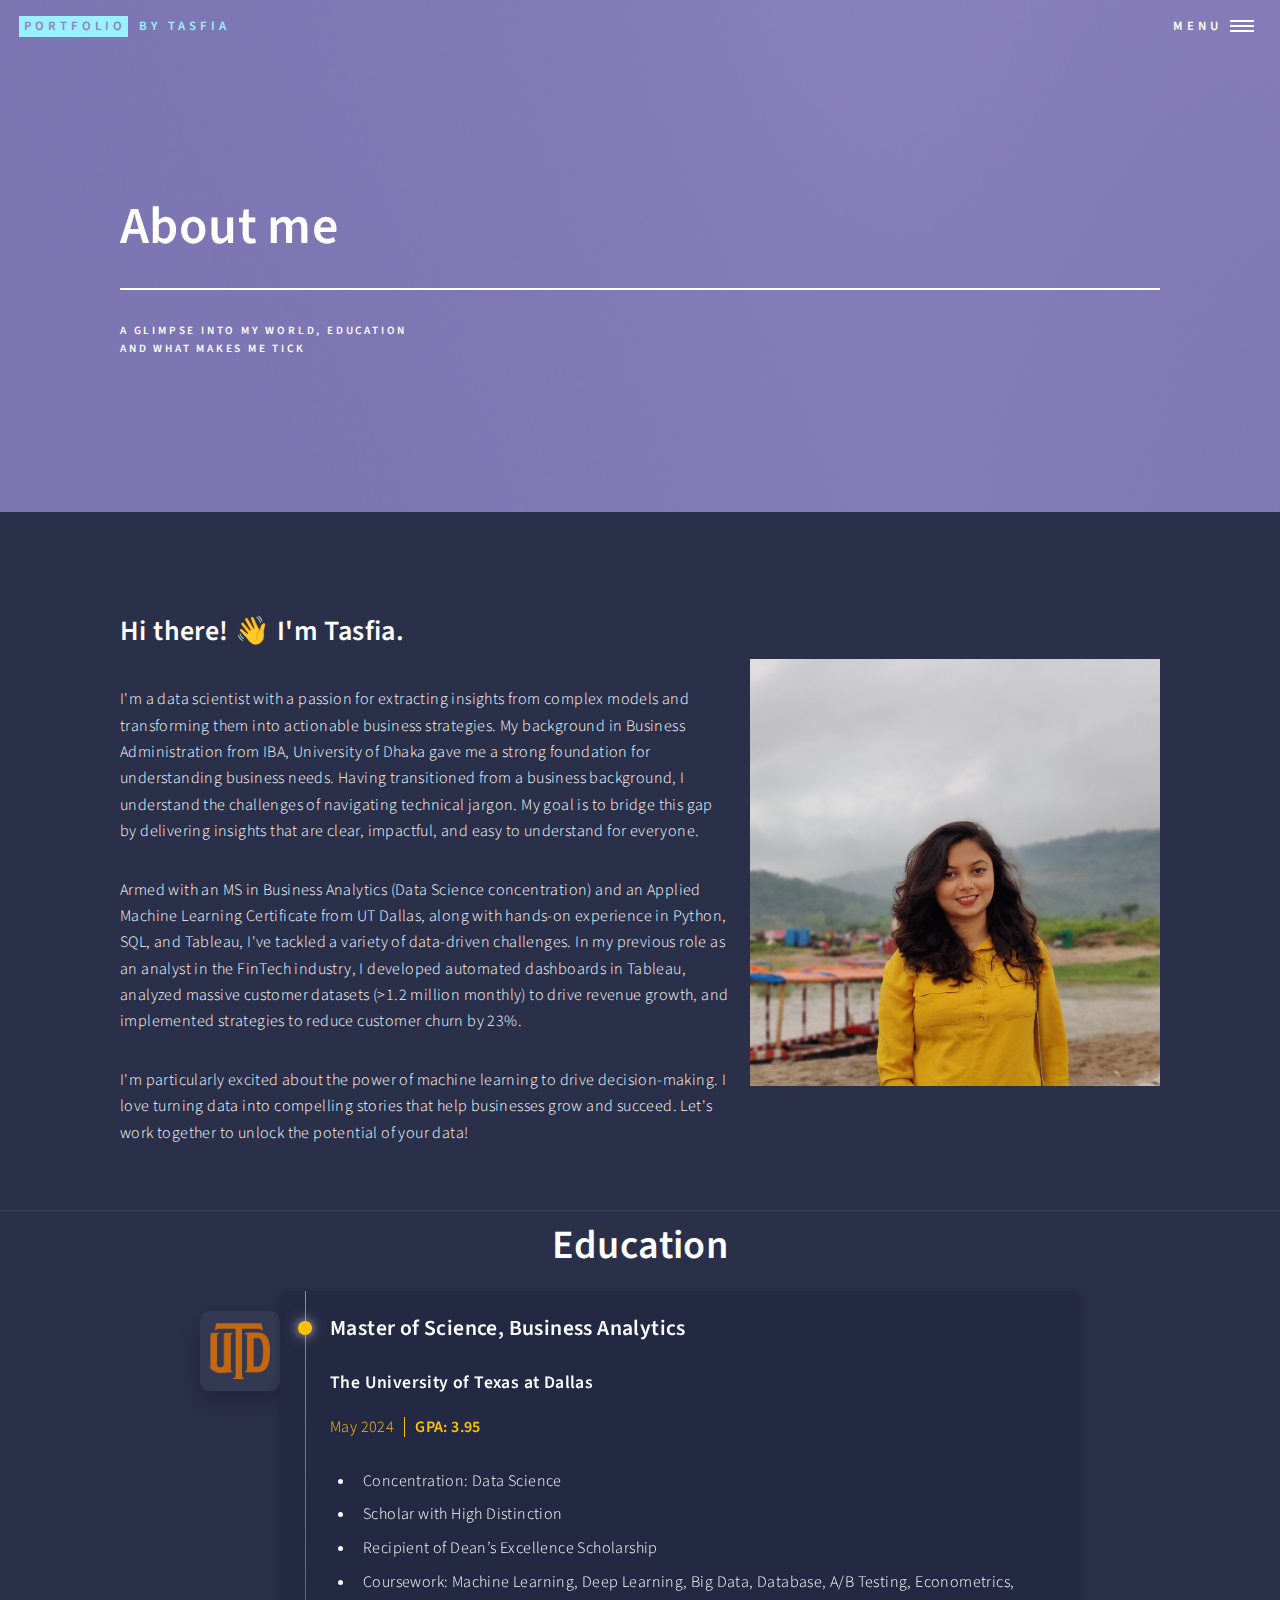
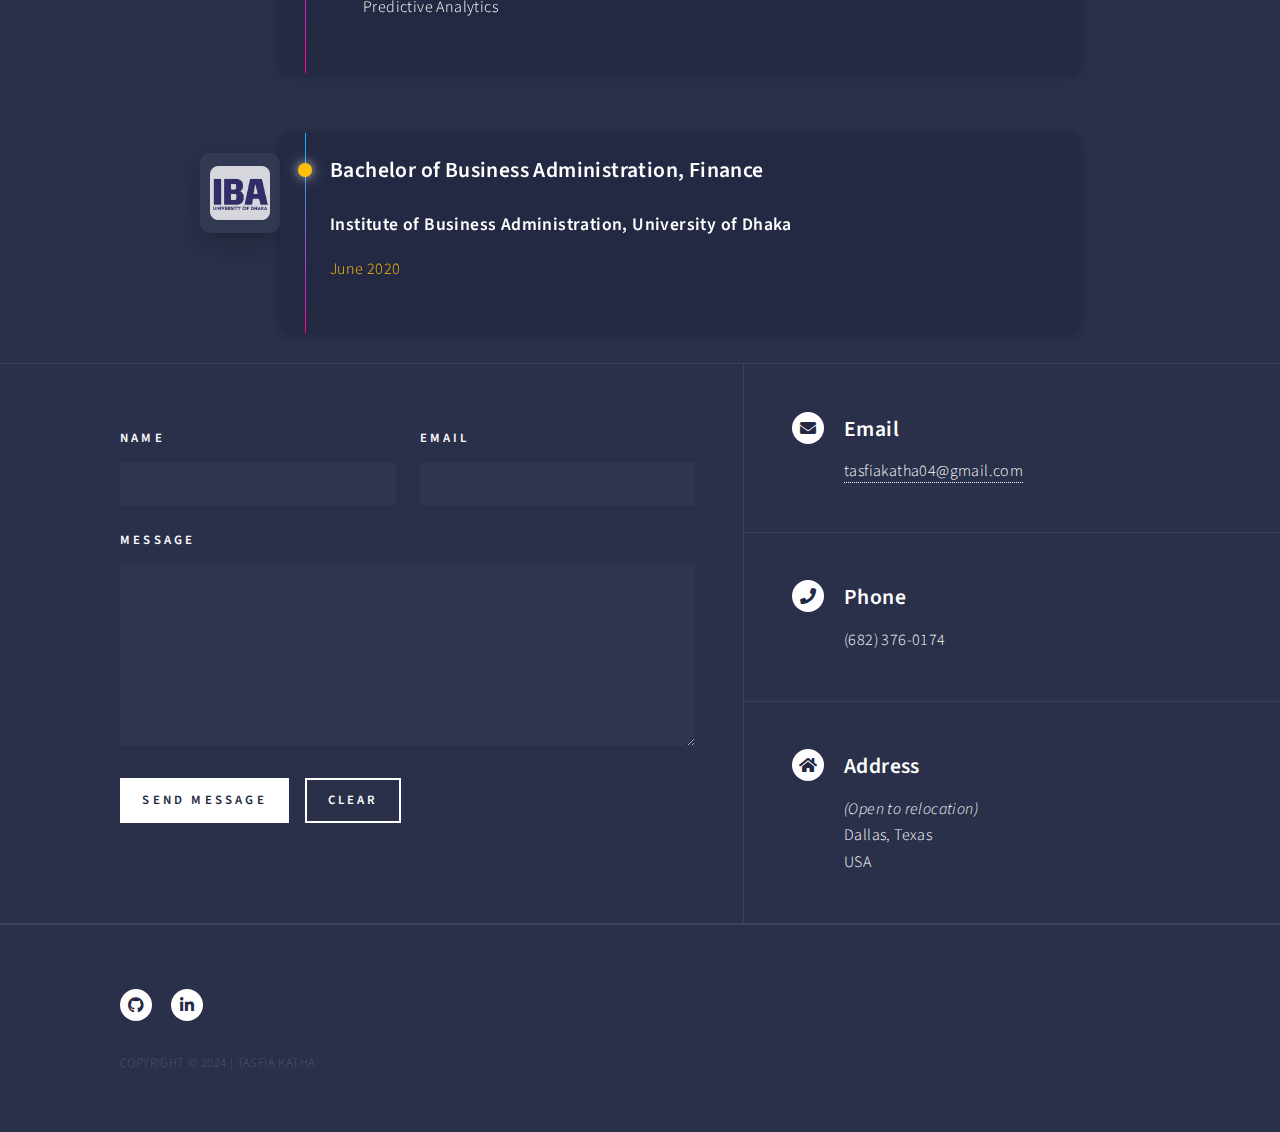
==== aboutme.html @ 8da71610 "Files" ====
<!DOCTYPE HTML>
<!--
	Forty by HTML5 UP
	html5up.net | @ajlkn
	Free for personal and commercial use under the CCA 3.0 license (html5up.net/license)
-->
<html>
	<head>
		<title>About me</title>
		<meta charset="utf-8" />
		<meta name="viewport" content="width=device-width, initial-scale=1, user-scalable=no" />
		<link rel="stylesheet" href="assets/css/main.css" />
		<link rel="stylesheet" href="exp.css" />
		<noscript><link rel="stylesheet" href="assets/css/noscript.css" /></noscript>
	</head>
	<body class="is-preload">

		<!-- Wrapper -->
			<div id="wrapper">

				<!-- Header -->
				<!-- Note: The "styleN" class below should match that of the banner element. -->
					<header id="header" class="alt style2">
						<a href="index.html" class="logo"><strong>Portfolio</strong> <span>by Tasfia</span></a>
						<nav>
							<a href="#menu">Menu</a>
						</nav>
					</header>

				<!-- Menu -->
					<nav id="menu">
						<ul class="links">
							<li><a href="index.html">Home</a></li>
							<li><a href="aboutme.html">About me</a></li>
							<li><a href="experience.html">Experience</a></li>
							<li><a href="projects.html">Projects</a></li>
							<li><a href="certifications.html">Certifications</a></li>
							<li><a href="skills.html">Skills</a></li>
							<li><a href="resume.html">Resume</a></li>
						</ul>
						
					</nav>

				<!-- Banner -->
				<!-- Note: The "styleN" class below should match that of the header element. -->
					<section id="banner" class="style2">
						<div class="inner">
							<span class="image">
								<img src="images/pic07.jpg" alt="" />
							</span>
							<header class="major">
								<h1>About me</h1>
							</header>
							<div class="content">
								<p>A glimpse into my world, education<br />
									and what makes me tick</p>
							</div>
						</div>
					</section>

				<!-- Main -->
					<div id="main">

						
						
						<!-- One -->
						<section id="one">
							<div class="inner" style="display: flex; align-items: center; justify-content: space-between;">
								<div style="flex: 1;">
									<p><h2>Hi there! 👋 I'm Tasfia.</h2></p>
									<p>I'm a data scientist with a passion for extracting insights from complex models and transforming them into actionable business strategies. 
										My background in Business Administration from IBA, University of Dhaka gave me a strong foundation for understanding business needs. Having transitioned from a business background, I understand the challenges of navigating technical jargon. My goal is to bridge this gap by delivering insights that are clear, impactful, and easy to understand for everyone.
									</p>
									<p>Armed with an MS in Business Analytics (Data Science concentration) and an Applied Machine Learning Certificate from UT Dallas, along with hands-on experience in Python, SQL, and Tableau, I've tackled a variety of data-driven challenges. In my previous role as an analyst in the FinTech industry, I developed automated dashboards in Tableau, analyzed massive customer datasets (>1.2 million monthly) to drive revenue growth, and implemented strategies to reduce customer churn by 23%.</p>
									<p>I'm particularly excited about the power of machine learning to drive decision-making. I love turning data into compelling stories that help businesses grow and succeed. Let's work together to unlock the potential of your data!</p>
								</div>
								<div style="flex: 0 0 410px; margin-left: 20px;">
									<img src="images/IMG_20220719_113823.jpg" alt="Tasfia's photo" style="width: 100%; height: auto;">
								</div>
							</div>
						</section>
						
                        <!-- Two -->
						<!-- Main -->
						<div id="main">
							<div style="display: flex; justify-content: center; align-items: center; height: 50px;"> <!-- Centering container -->
								<h1 style="text-align: center;margin: 0; margin-top: 20px;">Education</h1>
							</div>

							<section id="experience" class="experience-section">
								
								<div class="experience-container">
									<div class="tile">
										<div class="content">
											<div class="contentBx">
												<img src="images/utdexp.png" alt="utd" style="width: 60px; height: 60px; object-fit: contain;">
											</div>
										</div>
									</div>
									
									<div class="timeline-list">
										<div class="timeline-item">
											<div class="timeline-item-title">
												
												<h3>Master of Science, Business Analytics </h3>
												<h4>The University of Texas at Dallas</h4>
												
												
												<li>
													<div style="display: flex; align-items: center;">
														<span  style="color: #ffc107; margin-right: 10px;">May 2024</span>
														<span  style="width: 1px; height: 20px; background-color: #ffc107; margin: 10 10px; margin-right:10px !important;"></span>
														<strong  style="color: #ffc107;">GPA: 3.95</strong>
													</div>
												</li>
												
												
												
											</div>
											
											<ul class="timeline-text-ul" style="margin-top: 30px;">
												<li>Concentration: Data Science</li>
												<li>Scholar with High Distinction</li>
												<li>Recipient of Dean’s Excellence Scholarship</li>
												<li>Coursework: Machine Learning, Deep Learning, Big Data, Database, A/B Testing, Econometrics, Predictive Analytics</li>
											</ul>
										</div>
									</div>
								</div>
							</section>
				
							<!-- experience 2 -->
							<section id="experience" class="experience-section">
								<div class="experience-container">
									<div class="tile">
										<div class="content">
											<div class="contentBx">
												<img src="images/iba.png" alt="iba" style="width: 60px; height: 60px; object-fit: contain;">
											</div>
										</div>
									</div>
									<div class="timeline-list">
									<div class="timeline-item">
										<div class="timeline-item-title">
											<h3>Bachelor of Business Administration, Finance</h3>
											<h4>Institute of Business Administration, University of Dhaka</h4>
											<span style="color: #ffc107;">June 2020</span>
										</div>
										
										<ul class="timeline-text-ul">
											
										</ul>
									</div>
								</div>
							</div>
						</section>
					</div>

						
											
										

						

				<!-- Contact -->
					<section id="contact">
						<div class="inner">
							<section>
								<form method="post" action="https://formspree.io/f/meojbvpg">
									<div class="fields">
										<div class="field half">
											<label for="name">Name</label>
											<input type="text" name="name" id="name" />
										</div>
										<div class="field half">
											<label for="email">Email</label>
											<input type="text" name="email" id="email" />
										</div>
										<div class="field">
											<label for="message">Message</label>
											<textarea name="message" id="message" rows="6"></textarea>
										</div>
									</div>
									<ul class="actions">
										<li><input type="submit" value="Send Message" class="primary" /></li>
										<li><input type="reset" value="Clear" /></li>
									</ul>
								</form>
							</section>
							<section class="split">
								<section>
									<div class="contact-method">
										<span class="icon solid alt fa-envelope"></span>
										<h3>Email</h3>
										<a href="mailto:tasfiakatha04@gmail.com">tasfiakatha04@gmail.com</a>
									</div>
								</section>
								<section>
									<div class="contact-method">
										<span class="icon solid alt fa-phone"></span>
										<h3>Phone</h3>
										<span>(682) 376-0174</span>
									</div>
								</section>
								<section>
									<div class="contact-method">
										<span class="icon solid alt fa-home"></span>
										<h3>Address</h3>
										<span><em>(Open to relocation)</em><br />
											Dallas, Texas<br />
											USA</span>
									</div>
								</section>
							</section>
						</div>
					</section>

				<!-- Footer -->
					<footer id="footer">
						<div class="inner">
							<ul class="icons">
								<li><a href="https://github.com/tasfiakatha" target="_blank" class="icon brands alt fa-github"><span class="label">GitHub</span></a></li>
								<li><a href="https://www.linkedin.com/in/tasfiakatha/" target="_blank" class="icon brands alt fa-linkedin-in"><span class="label">LinkedIn</span></a></li>
							</ul>
							<ul class="copyright">
								<li>COPYRIGHT &copy; 2024 | TASFIA KATHA</li>
							</ul>
						</div>
					</footer>

			</div>

		<!-- Scripts -->
			<script src="assets/js/jquery.min.js"></script>
			<script src="assets/js/jquery.scrolly.min.js"></script>
			<script src="assets/js/jquery.scrollex.min.js"></script>
			<script src="assets/js/browser.min.js"></script>
			<script src="assets/js/breakpoints.min.js"></script>
			<script src="assets/js/util.js"></script>
			<script src="assets/js/main.js"></script>

	</body>
</html>
---- assets/css/main.css ----
@import url(fontawesome-all.min.css);
@import url("https://fonts.googleapis.com/css?family=Source+Sans+Pro:300,300italic,600,600italic");

/*
	Forty by HTML5 UP
	html5up.net | @ajlkn
	Free for personal and commercial use under the CCA 3.0 license (html5up.net/license)
*/

html, body, div, span, applet, object,
iframe, h1, h2, h3, h4, h5, h6, p, blockquote,
pre, a, abbr, acronym, address, big, cite,
code, del, dfn, em, img, ins, kbd, q, s, samp,
small, strike, strong, sub, sup, tt, var, b,
u, i, center, dl, dt, dd, ol, ul, li, fieldset,
form, label, legend, table, caption, tbody,
tfoot, thead, tr, th, td, article, aside,
canvas, details, embed, figure, figcaption,
footer, header, hgroup, menu, nav, output, ruby,
section, summary, time, mark, audio, video {
	margin: 0;
	padding: 0;
	border: 0;
	font-size: 100%;
	font: inherit;
	vertical-align: baseline;}

article, aside, details, figcaption, figure,
footer, header, hgroup, menu, nav, section {
	display: block;}

body {
	line-height: 1;
}

ol, ul {
	list-style: none;
}

blockquote, q {
	quotes: none;
}

	blockquote:before, blockquote:after, q:before, q:after {
		content: '';
		content: none;
	}

table {
	border-collapse: collapse;
	border-spacing: 0;
}

body {
	-webkit-text-size-adjust: none;
}

mark {
	background-color: transparent;
	color: inherit;
}

input::-moz-focus-inner {
	border: 0;
	padding: 0;
}

input, select, textarea {
	-moz-appearance: none;
	-webkit-appearance: none;
	-ms-appearance: none;
	appearance: none;
}

/* Basic */

	@-ms-viewport {
		width: device-width;
	}

	body {
		-ms-overflow-style: scrollbar;
	}

	@media screen and (max-width: 480px) {

		html, body {
			min-width: 320px;
		}

	}

	html {
		box-sizing: border-box;
	}

	*, *:before, *:after {
		box-sizing: inherit;
	}

	body {
		background: #242943;
	}

		body.is-preload *, body.is-preload *:before, body.is-preload *:after {
			-moz-animation: none !important;
			-webkit-animation: none !important;
			-ms-animation: none !important;
			animation: none !important;
			-moz-transition: none !important;
			-webkit-transition: none !important;
			-ms-transition: none !important;
			transition: none !important;
		}

/* Type */

	body, input, select, textarea {
		color: #ffffff;
		font-family: "Source Sans Pro", Helvetica, sans-serif;
		font-size: 17pt;
		font-weight: 300;
		letter-spacing: 0.025em;
		line-height: 1.65;
	}

		@media screen and (max-width: 1680px) {

			body, input, select, textarea {
				font-size: 14pt;
			}

		}

		@media screen and (max-width: 1280px) {

			body, input, select, textarea {
				font-size: 12pt;
			}

		}

		@media screen and (max-width: 360px) {

			body, input, select, textarea {
				font-size: 11pt;
			}

		}

	a {
		-moz-transition: color 0.2s ease-in-out, border-bottom-color 0.2s ease-in-out;
		-webkit-transition: color 0.2s ease-in-out, border-bottom-color 0.2s ease-in-out;
		-ms-transition: color 0.2s ease-in-out, border-bottom-color 0.2s ease-in-out;
		transition: color 0.2s ease-in-out, border-bottom-color 0.2s ease-in-out;
		border-bottom: dotted 1px;
		color: inherit;
		text-decoration: none;
	}

		a:hover {
			border-bottom-color: transparent;
			color: #9bf1ff !important;
		}

		a:active {
			color: #53e3fb !important;
		}

	strong, b {
		color: #ffffff;
		font-weight: 600;
	}

	em, i {
		font-style: italic;
	}

	p {
		margin: 0 0 2em 0;
	}

	h1, h2, h3, h4, h5, h6 {
		color: #ffffff;
		font-weight: 600;
		line-height: 1.65;
		margin: 0 0 1em 0;
	}

		h1 a, h2 a, h3 a, h4 a, h5 a, h6 a {
			color: inherit;
			border-bottom: 0;
		}

	h1 {
		font-size: 2.5em;
	}

	h2 {
		font-size: 1.75em;
	}

	h3 {
		font-size: 1.35em;
	}

	h4 {
		font-size: 1.1em;
	}

	h5 {
		font-size: 0.9em;
	}

	h6 {
		font-size: 0.7em;
	}

	@media screen and (max-width: 736px) {

		h1 {
			font-size: 2em;
		}

		h2 {
			font-size: 1.5em;
		}

		h3 {
			font-size: 1.25em;
		}

	}

	sub {
		font-size: 0.8em;
		position: relative;
		top: 0.5em;
	}

	sup {
		font-size: 0.8em;
		position: relative;
		top: -0.5em;
	}

	blockquote {
		border-left: solid 4px rgba(212, 212, 255, 0.1);
		font-style: italic;
		margin: 0 0 2em 0;
		padding: 0.5em 0 0.5em 2em;
	}

	code {
		background: rgba(212, 212, 255, 0.035);
		font-family: "Courier New", monospace;
		font-size: 0.9em;
		margin: 0 0.25em;
		padding: 0.25em 0.65em;
	}

	pre {
		-webkit-overflow-scrolling: touch;
		font-family: "Courier New", monospace;
		font-size: 0.9em;
		margin: 0 0 2em 0;
	}

		pre code {
			display: block;
			line-height: 1.75;
			padding: 1em 1.5em;
			overflow-x: auto;
		}

	hr {
		border: 0;
		border-bottom: solid 1px rgba(212, 212, 255, 0.1);
		margin: 2em 0;
	}

		hr.major {
			margin: 3em 0;
		}

	.align-left {
		text-align: left;
	}

	.align-center {
		text-align: center;
	}

	.align-right {
		text-align: right;
	}

/* Row */

	.row {
		display: flex;
		flex-wrap: wrap;
		box-sizing: border-box;
		align-items: stretch;
	}

		.row > * {
			box-sizing: border-box;
		}

		.row.gtr-uniform > * > :last-child {
			margin-bottom: 0;
		}

		.row.aln-left {
			justify-content: flex-start;
		}

		.row.aln-center {
			justify-content: center;
		}

		.row.aln-right {
			justify-content: flex-end;
		}

		.row.aln-top {
			align-items: flex-start;
		}

		.row.aln-middle {
			align-items: center;
		}

		.row.aln-bottom {
			align-items: flex-end;
		}

		.row > .imp {
			order: -1;
		}

		.row > .col-1 {
			width: 8.33333%;
		}

		.row > .off-1 {
			margin-left: 8.33333%;
		}

		.row > .col-2 {
			width: 16.66667%;
		}

		.row > .off-2 {
			margin-left: 16.66667%;
		}

		.row > .col-3 {
			width: 25%;
		}

		.row > .off-3 {
			margin-left: 25%;
		}

		.row > .col-4 {
			width: 33.33333%;
		}

		.row > .off-4 {
			margin-left: 33.33333%;
		}

		.row > .col-5 {
			width: 41.66667%;
		}

		.row > .off-5 {
			margin-left: 41.66667%;
		}

		.row > .col-6 {
			width: 50%;
		}

		.row > .off-6 {
			margin-left: 50%;
		}

		.row > .col-7 {
			width: 58.33333%;
		}

		.row > .off-7 {
			margin-left: 58.33333%;
		}

		.row > .col-8 {
			width: 66.66667%;
		}

		.row > .off-8 {
			margin-left: 66.66667%;
		}

		.row > .col-9 {
			width: 75%;
		}

		.row > .off-9 {
			margin-left: 75%;
		}

		.row > .col-10 {
			width: 83.33333%;
		}

		.row > .off-10 {
			margin-left: 83.33333%;
		}

		.row > .col-11 {
			width: 91.66667%;
		}

		.row > .off-11 {
			margin-left: 91.66667%;
		}

		.row > .col-12 {
			width: 100%;
		}

		.row > .off-12 {
			margin-left: 100%;
		}

		.row.gtr-0 {
			margin-top: 0;
			margin-left: 0em;
		}

			.row.gtr-0 > * {
				padding: 0 0 0 0em;
			}

			.row.gtr-0.gtr-uniform {
				margin-top: 0em;
			}

				.row.gtr-0.gtr-uniform > * {
					padding-top: 0em;
				}

		.row.gtr-25 {
			margin-top: 0;
			margin-left: -0.5em;
		}

			.row.gtr-25 > * {
				padding: 0 0 0 0.5em;
			}

			.row.gtr-25.gtr-uniform {
				margin-top: -0.5em;
			}

				.row.gtr-25.gtr-uniform > * {
					padding-top: 0.5em;
				}

		.row.gtr-50 {
			margin-top: 0;
			margin-left: -1em;
		}

			.row.gtr-50 > * {
				padding: 0 0 0 1em;
			}

			.row.gtr-50.gtr-uniform {
				margin-top: -1em;
			}

				.row.gtr-50.gtr-uniform > * {
					padding-top: 1em;
				}

		.row {
			margin-top: 0;
			margin-left: -2em;
		}

			.row > * {
				padding: 0 0 0 2em;
			}

			.row.gtr-uniform {
				margin-top: -2em;
			}

				.row.gtr-uniform > * {
					padding-top: 2em;
				}

		.row.gtr-150 {
			margin-top: 0;
			margin-left: -3em;
		}

			.row.gtr-150 > * {
				padding: 0 0 0 3em;
			}

			.row.gtr-150.gtr-uniform {
				margin-top: -3em;
			}

				.row.gtr-150.gtr-uniform > * {
					padding-top: 3em;
				}

		.row.gtr-200 {
			margin-top: 0;
			margin-left: -4em;
		}

			.row.gtr-200 > * {
				padding: 0 0 0 4em;
			}

			.row.gtr-200.gtr-uniform {
				margin-top: -4em;
			}

				.row.gtr-200.gtr-uniform > * {
					padding-top: 4em;
				}

		@media screen and (max-width: 1680px) {

			.row {
				display: flex;
				flex-wrap: wrap;
				box-sizing: border-box;
				align-items: stretch;
			}

				.row > * {
					box-sizing: border-box;
				}

				.row.gtr-uniform > * > :last-child {
					margin-bottom: 0;
				}

				.row.aln-left {
					justify-content: flex-start;
				}

				.row.aln-center {
					justify-content: center;
				}

				.row.aln-right {
					justify-content: flex-end;
				}

				.row.aln-top {
					align-items: flex-start;
				}

				.row.aln-middle {
					align-items: center;
				}

				.row.aln-bottom {
					align-items: flex-end;
				}

				.row > .imp-xlarge {
					order: -1;
				}

				.row > .col-1-xlarge {
					width: 8.33333%;
				}

				.row > .off-1-xlarge {
					margin-left: 8.33333%;
				}

				.row > .col-2-xlarge {
					width: 16.66667%;
				}

				.row > .off-2-xlarge {
					margin-left: 16.66667%;
				}

				.row > .col-3-xlarge {
					width: 25%;
				}

				.row > .off-3-xlarge {
					margin-left: 25%;
				}

				.row > .col-4-xlarge {
					width: 33.33333%;
				}

				.row > .off-4-xlarge {
					margin-left: 33.33333%;
				}

				.row > .col-5-xlarge {
					width: 41.66667%;
				}

				.row > .off-5-xlarge {
					margin-left: 41.66667%;
				}

				.row > .col-6-xlarge {
					width: 50%;
				}

				.row > .off-6-xlarge {
					margin-left: 50%;
				}

				.row > .col-7-xlarge {
					width: 58.33333%;
				}

				.row > .off-7-xlarge {
					margin-left: 58.33333%;
				}

				.row > .col-8-xlarge {
					width: 66.66667%;
				}

				.row > .off-8-xlarge {
					margin-left: 66.66667%;
				}

				.row > .col-9-xlarge {
					width: 75%;
				}

				.row > .off-9-xlarge {
					margin-left: 75%;
				}

				.row > .col-10-xlarge {
					width: 83.33333%;
				}

				.row > .off-10-xlarge {
					margin-left: 83.33333%;
				}

				.row > .col-11-xlarge {
					width: 91.66667%;
				}

				.row > .off-11-xlarge {
					margin-left: 91.66667%;
				}

				.row > .col-12-xlarge {
					width: 100%;
				}

				.row > .off-12-xlarge {
					margin-left: 100%;
				}

				.row.gtr-0 {
					margin-top: 0;
					margin-left: 0em;
				}

					.row.gtr-0 > * {
						padding: 0 0 0 0em;
					}

					.row.gtr-0.gtr-uniform {
						margin-top: 0em;
					}

						.row.gtr-0.gtr-uniform > * {
							padding-top: 0em;
						}

				.row.gtr-25 {
					margin-top: 0;
					margin-left: -0.5em;
				}

					.row.gtr-25 > * {
						padding: 0 0 0 0.5em;
					}

					.row.gtr-25.gtr-uniform {
						margin-top: -0.5em;
					}

						.row.gtr-25.gtr-uniform > * {
							padding-top: 0.5em;
						}

				.row.gtr-50 {
					margin-top: 0;
					margin-left: -1em;
				}

					.row.gtr-50 > * {
						padding: 0 0 0 1em;
					}

					.row.gtr-50.gtr-uniform {
						margin-top: -1em;
					}

						.row.gtr-50.gtr-uniform > * {
							padding-top: 1em;
						}

				.row {
					margin-top: 0;
					margin-left: -2em;
				}

					.row > * {
						padding: 0 0 0 2em;
					}

					.row.gtr-uniform {
						margin-top: -2em;
					}

						.row.gtr-uniform > * {
							padding-top: 2em;
						}

				.row.gtr-150 {
					margin-top: 0;
					margin-left: -3em;
				}

					.row.gtr-150 > * {
						padding: 0 0 0 3em;
					}

					.row.gtr-150.gtr-uniform {
						margin-top: -3em;
					}

						.row.gtr-150.gtr-uniform > * {
							padding-top: 3em;
						}

				.row.gtr-200 {
					margin-top: 0;
					margin-left: -4em;
				}

					.row.gtr-200 > * {
						padding: 0 0 0 4em;
					}

					.row.gtr-200.gtr-uniform {
						margin-top: -4em;
					}

						.row.gtr-200.gtr-uniform > * {
							padding-top: 4em;
						}

		}

		@media screen and (max-width: 1280px) {

			.row {
				display: flex;
				flex-wrap: wrap;
				box-sizing: border-box;
				align-items: stretch;
			}

				.row > * {
					box-sizing: border-box;
				}

				.row.gtr-uniform > * > :last-child {
					margin-bottom: 0;
				}

				.row.aln-left {
					justify-content: flex-start;
				}

				.row.aln-center {
					justify-content: center;
				}

				.row.aln-right {
					justify-content: flex-end;
				}

				.row.aln-top {
					align-items: flex-start;
				}

				.row.aln-middle {
					align-items: center;
				}

				.row.aln-bottom {
					align-items: flex-end;
				}

				.row > .imp-large {
					order: -1;
				}

				.row > .col-1-large {
					width: 8.33333%;
				}

				.row > .off-1-large {
					margin-left: 8.33333%;
				}

				.row > .col-2-large {
					width: 16.66667%;
				}

				.row > .off-2-large {
					margin-left: 16.66667%;
				}

				.row > .col-3-large {
					width: 25%;
				}

				.row > .off-3-large {
					margin-left: 25%;
				}

				.row > .col-4-large {
					width: 33.33333%;
				}

				.row > .off-4-large {
					margin-left: 33.33333%;
				}

				.row > .col-5-large {
					width: 41.66667%;
				}

				.row > .off-5-large {
					margin-left: 41.66667%;
				}

				.row > .col-6-large {
					width: 50%;
				}

				.row > .off-6-large {
					margin-left: 50%;
				}

				.row > .col-7-large {
					width: 58.33333%;
				}

				.row > .off-7-large {
					margin-left: 58.33333%;
				}

				.row > .col-8-large {
					width: 66.66667%;
				}

				.row > .off-8-large {
					margin-left: 66.66667%;
				}

				.row > .col-9-large {
					width: 75%;
				}

				.row > .off-9-large {
					margin-left: 75%;
				}

				.row > .col-10-large {
					width: 83.33333%;
				}

				.row > .off-10-large {
					margin-left: 83.33333%;
				}

				.row > .col-11-large {
					width: 91.66667%;
				}

				.row > .off-11-large {
					margin-left: 91.66667%;
				}

				.row > .col-12-large {
					width: 100%;
				}

				.row > .off-12-large {
					margin-left: 100%;
				}

				.row.gtr-0 {
					margin-top: 0;
					margin-left: 0em;
				}

					.row.gtr-0 > * {
						padding: 0 0 0 0em;
					}

					.row.gtr-0.gtr-uniform {
						margin-top: 0em;
					}

						.row.gtr-0.gtr-uniform > * {
							padding-top: 0em;
						}

				.row.gtr-25 {
					margin-top: 0;
					margin-left: -0.375em;
				}

					.row.gtr-25 > * {
						padding: 0 0 0 0.375em;
					}

					.row.gtr-25.gtr-uniform {
						margin-top: -0.375em;
					}

						.row.gtr-25.gtr-uniform > * {
							padding-top: 0.375em;
						}

				.row.gtr-50 {
					margin-top: 0;
					margin-left: -0.75em;
				}

					.row.gtr-50 > * {
						padding: 0 0 0 0.75em;
					}

					.row.gtr-50.gtr-uniform {
						margin-top: -0.75em;
					}

						.row.gtr-50.gtr-uniform > * {
							padding-top: 0.75em;
						}

				.row {
					margin-top: 0;
					margin-left: -1.5em;
				}

					.row > * {
						padding: 0 0 0 1.5em;
					}

					.row.gtr-uniform {
						margin-top: -1.5em;
					}

						.row.gtr-uniform > * {
							padding-top: 1.5em;
						}

				.row.gtr-150 {
					margin-top: 0;
					margin-left: -2.25em;
				}

					.row.gtr-150 > * {
						padding: 0 0 0 2.25em;
					}

					.row.gtr-150.gtr-uniform {
						margin-top: -2.25em;
					}

						.row.gtr-150.gtr-uniform > * {
							padding-top: 2.25em;
						}

				.row.gtr-200 {
					margin-top: 0;
					margin-left: -3em;
				}

					.row.gtr-200 > * {
						padding: 0 0 0 3em;
					}

					.row.gtr-200.gtr-uniform {
						margin-top: -3em;
					}

						.row.gtr-200.gtr-uniform > * {
							padding-top: 3em;
						}

		}

		@media screen and (max-width: 980px) {

			.row {
				display: flex;
				flex-wrap: wrap;
				box-sizing: border-box;
				align-items: stretch;
			}

				.row > * {
					box-sizing: border-box;
				}

				.row.gtr-uniform > * > :last-child {
					margin-bottom: 0;
				}

				.row.aln-left {
					justify-content: flex-start;
				}

				.row.aln-center {
					justify-content: center;
				}

				.row.aln-right {
					justify-content: flex-end;
				}

				.row.aln-top {
					align-items: flex-start;
				}

				.row.aln-middle {
					align-items: center;
				}

				.row.aln-bottom {
					align-items: flex-end;
				}

				.row > .imp-medium {
					order: -1;
				}

				.row > .col-1-medium {
					width: 8.33333%;
				}

				.row > .off-1-medium {
					margin-left: 8.33333%;
				}

				.row > .col-2-medium {
					width: 16.66667%;
				}

				.row > .off-2-medium {
					margin-left: 16.66667%;
				}

				.row > .col-3-medium {
					width: 25%;
				}

				.row > .off-3-medium {
					margin-left: 25%;
				}

				.row > .col-4-medium {
					width: 33.33333%;
				}

				.row > .off-4-medium {
					margin-left: 33.33333%;
				}

				.row > .col-5-medium {
					width: 41.66667%;
				}

				.row > .off-5-medium {
					margin-left: 41.66667%;
				}

				.row > .col-6-medium {
					width: 50%;
				}

				.row > .off-6-medium {
					margin-left: 50%;
				}

				.row > .col-7-medium {
					width: 58.33333%;
				}

				.row > .off-7-medium {
					margin-left: 58.33333%;
				}

				.row > .col-8-medium {
					width: 66.66667%;
				}

				.row > .off-8-medium {
					margin-left: 66.66667%;
				}

				.row > .col-9-medium {
					width: 75%;
				}

				.row > .off-9-medium {
					margin-left: 75%;
				}

				.row > .col-10-medium {
					width: 83.33333%;
				}

				.row > .off-10-medium {
					margin-left: 83.33333%;
				}

				.row > .col-11-medium {
					width: 91.66667%;
				}

				.row > .off-11-medium {
					margin-left: 91.66667%;
				}

				.row > .col-12-medium {
					width: 100%;
				}

				.row > .off-12-medium {
					margin-left: 100%;
				}

				.row.gtr-0 {
					margin-top: 0;
					margin-left: 0em;
				}

					.row.gtr-0 > * {
						padding: 0 0 0 0em;
					}

					.row.gtr-0.gtr-uniform {
						margin-top: 0em;
					}

						.row.gtr-0.gtr-uniform > * {
							padding-top: 0em;
						}

				.row.gtr-25 {
					margin-top: 0;
					margin-left: -0.375em;
				}

					.row.gtr-25 > * {
						padding: 0 0 0 0.375em;
					}

					.row.gtr-25.gtr-uniform {
						margin-top: -0.375em;
					}

						.row.gtr-25.gtr-uniform > * {
							padding-top: 0.375em;
						}

				.row.gtr-50 {
					margin-top: 0;
					margin-left: -0.75em;
				}

					.row.gtr-50 > * {
						padding: 0 0 0 0.75em;
					}

					.row.gtr-50.gtr-uniform {
						margin-top: -0.75em;
					}

						.row.gtr-50.gtr-uniform > * {
							padding-top: 0.75em;
						}

				.row {
					margin-top: 0;
					margin-left: -1.5em;
				}

					.row > * {
						padding: 0 0 0 1.5em;
					}

					.row.gtr-uniform {
						margin-top: -1.5em;
					}

						.row.gtr-uniform > * {
							padding-top: 1.5em;
						}

				.row.gtr-150 {
					margin-top: 0;
					margin-left: -2.25em;
				}

					.row.gtr-150 > * {
						padding: 0 0 0 2.25em;
					}

					.row.gtr-150.gtr-uniform {
						margin-top: -2.25em;
					}

						.row.gtr-150.gtr-uniform > * {
							padding-top: 2.25em;
						}

				.row.gtr-200 {
					margin-top: 0;
					margin-left: -3em;
				}

					.row.gtr-200 > * {
						padding: 0 0 0 3em;
					}

					.row.gtr-200.gtr-uniform {
						margin-top: -3em;
					}

						.row.gtr-200.gtr-uniform > * {
							padding-top: 3em;
						}

		}

		@media screen and (max-width: 736px) {

			.row {
				display: flex;
				flex-wrap: wrap;
				box-sizing: border-box;
				align-items: stretch;
			}

				.row > * {
					box-sizing: border-box;
				}

				.row.gtr-uniform > * > :last-child {
					margin-bottom: 0;
				}

				.row.aln-left {
					justify-content: flex-start;
				}

				.row.aln-center {
					justify-content: center;
				}

				.row.aln-right {
					justify-content: flex-end;
				}

				.row.aln-top {
					align-items: flex-start;
				}

				.row.aln-middle {
					align-items: center;
				}

				.row.aln-bottom {
					align-items: flex-end;
				}

				.row > .imp-small {
					order: -1;
				}

				.row > .col-1-small {
					width: 8.33333%;
				}

				.row > .off-1-small {
					margin-left: 8.33333%;
				}

				.row > .col-2-small {
					width: 16.66667%;
				}

				.row > .off-2-small {
					margin-left: 16.66667%;
				}

				.row > .col-3-small {
					width: 25%;
				}

				.row > .off-3-small {
					margin-left: 25%;
				}

				.row > .col-4-small {
					width: 33.33333%;
				}

				.row > .off-4-small {
					margin-left: 33.33333%;
				}

				.row > .col-5-small {
					width: 41.66667%;
				}

				.row > .off-5-small {
					margin-left: 41.66667%;
				}

				.row > .col-6-small {
					width: 50%;
				}

				.row > .off-6-small {
					margin-left: 50%;
				}

				.row > .col-7-small {
					width: 58.33333%;
				}

				.row > .off-7-small {
					margin-left: 58.33333%;
				}

				.row > .col-8-small {
					width: 66.66667%;
				}

				.row > .off-8-small {
					margin-left: 66.66667%;
				}

				.row > .col-9-small {
					width: 75%;
				}

				.row > .off-9-small {
					margin-left: 75%;
				}

				.row > .col-10-small {
					width: 83.33333%;
				}

				.row > .off-10-small {
					margin-left: 83.33333%;
				}

				.row > .col-11-small {
					width: 91.66667%;
				}

				.row > .off-11-small {
					margin-left: 91.66667%;
				}

				.row > .col-12-small {
					width: 100%;
				}

				.row > .off-12-small {
					margin-left: 100%;
				}

				.row.gtr-0 {
					margin-top: 0;
					margin-left: 0em;
				}

					.row.gtr-0 > * {
						padding: 0 0 0 0em;
					}

					.row.gtr-0.gtr-uniform {
						margin-top: 0em;
					}

						.row.gtr-0.gtr-uniform > * {
							padding-top: 0em;
						}

				.row.gtr-25 {
					margin-top: 0;
					margin-left: -0.3125em;
				}

					.row.gtr-25 > * {
						padding: 0 0 0 0.3125em;
					}

					.row.gtr-25.gtr-uniform {
						margin-top: -0.3125em;
					}

						.row.gtr-25.gtr-uniform > * {
							padding-top: 0.3125em;
						}

				.row.gtr-50 {
					margin-top: 0;
					margin-left: -0.625em;
				}

					.row.gtr-50 > * {
						padding: 0 0 0 0.625em;
					}

					.row.gtr-50.gtr-uniform {
						margin-top: -0.625em;
					}

						.row.gtr-50.gtr-uniform > * {
							padding-top: 0.625em;
						}

				.row {
					margin-top: 0;
					margin-left: -1.25em;
				}

					.row > * {
						padding: 0 0 0 1.25em;
					}

					.row.gtr-uniform {
						margin-top: -1.25em;
					}

						.row.gtr-uniform > * {
							padding-top: 1.25em;
						}

				.row.gtr-150 {
					margin-top: 0;
					margin-left: -1.875em;
				}

					.row.gtr-150 > * {
						padding: 0 0 0 1.875em;
					}

					.row.gtr-150.gtr-uniform {
						margin-top: -1.875em;
					}

						.row.gtr-150.gtr-uniform > * {
							padding-top: 1.875em;
						}

				.row.gtr-200 {
					margin-top: 0;
					margin-left: -2.5em;
				}

					.row.gtr-200 > * {
						padding: 0 0 0 2.5em;
					}

					.row.gtr-200.gtr-uniform {
						margin-top: -2.5em;
					}

						.row.gtr-200.gtr-uniform > * {
							padding-top: 2.5em;
						}

		}

		@media screen and (max-width: 480px) {

			.row {
				display: flex;
				flex-wrap: wrap;
				box-sizing: border-box;
				align-items: stretch;
			}

				.row > * {
					box-sizing: border-box;
				}

				.row.gtr-uniform > * > :last-child {
					margin-bottom: 0;
				}

				.row.aln-left {
					justify-content: flex-start;
				}

				.row.aln-center {
					justify-content: center;
				}

				.row.aln-right {
					justify-content: flex-end;
				}

				.row.aln-top {
					align-items: flex-start;
				}

				.row.aln-middle {
					align-items: center;
				}

				.row.aln-bottom {
					align-items: flex-end;
				}

				.row > .imp-xsmall {
					order: -1;
				}

				.row > .col-1-xsmall {
					width: 8.33333%;
				}

				.row > .off-1-xsmall {
					margin-left: 8.33333%;
				}

				.row > .col-2-xsmall {
					width: 16.66667%;
				}

				.row > .off-2-xsmall {
					margin-left: 16.66667%;
				}

				.row > .col-3-xsmall {
					width: 25%;
				}

				.row > .off-3-xsmall {
					margin-left: 25%;
				}

				.row > .col-4-xsmall {
					width: 33.33333%;
				}

				.row > .off-4-xsmall {
					margin-left: 33.33333%;
				}

				.row > .col-5-xsmall {
					width: 41.66667%;
				}

				.row > .off-5-xsmall {
					margin-left: 41.66667%;
				}

				.row > .col-6-xsmall {
					width: 50%;
				}

				.row > .off-6-xsmall {
					margin-left: 50%;
				}

				.row > .col-7-xsmall {
					width: 58.33333%;
				}

				.row > .off-7-xsmall {
					margin-left: 58.33333%;
				}

				.row > .col-8-xsmall {
					width: 66.66667%;
				}

				.row > .off-8-xsmall {
					margin-left: 66.66667%;
				}

				.row > .col-9-xsmall {
					width: 75%;
				}

				.row > .off-9-xsmall {
					margin-left: 75%;
				}

				.row > .col-10-xsmall {
					width: 83.33333%;
				}

				.row > .off-10-xsmall {
					margin-left: 83.33333%;
				}

				.row > .col-11-xsmall {
					width: 91.66667%;
				}

				.row > .off-11-xsmall {
					margin-left: 91.66667%;
				}

				.row > .col-12-xsmall {
					width: 100%;
				}

				.row > .off-12-xsmall {
					margin-left: 100%;
				}

				.row.gtr-0 {
					margin-top: 0;
					margin-left: 0em;
				}

					.row.gtr-0 > * {
						padding: 0 0 0 0em;
					}

					.row.gtr-0.gtr-uniform {
						margin-top: 0em;
					}

						.row.gtr-0.gtr-uniform > * {
							padding-top: 0em;
						}

				.row.gtr-25 {
					margin-top: 0;
					margin-left: -0.3125em;
				}

					.row.gtr-25 > * {
						padding: 0 0 0 0.3125em;
					}

					.row.gtr-25.gtr-uniform {
						margin-top: -0.3125em;
					}

						.row.gtr-25.gtr-uniform > * {
							padding-top: 0.3125em;
						}

				.row.gtr-50 {
					margin-top: 0;
					margin-left: -0.625em;
				}

					.row.gtr-50 > * {
						padding: 0 0 0 0.625em;
					}

					.row.gtr-50.gtr-uniform {
						margin-top: -0.625em;
					}

						.row.gtr-50.gtr-uniform > * {
							padding-top: 0.625em;
						}

				.row {
					margin-top: 0;
					margin-left: -1.25em;
				}

					.row > * {
						padding: 0 0 0 1.25em;
					}

					.row.gtr-uniform {
						margin-top: -1.25em;
					}

						.row.gtr-uniform > * {
							padding-top: 1.25em;
						}

				.row.gtr-150 {
					margin-top: 0;
					margin-left: -1.875em;
				}

					.row.gtr-150 > * {
						padding: 0 0 0 1.875em;
					}

					.row.gtr-150.gtr-uniform {
						margin-top: -1.875em;
					}

						.row.gtr-150.gtr-uniform > * {
							padding-top: 1.875em;
						}

				.row.gtr-200 {
					margin-top: 0;
					margin-left: -2.5em;
				}

					.row.gtr-200 > * {
						padding: 0 0 0 2.5em;
					}

					.row.gtr-200.gtr-uniform {
						margin-top: -2.5em;
					}

						.row.gtr-200.gtr-uniform > * {
							padding-top: 2.5em;
						}

		}

/* Section/Article */

	section.special, article.special {
		text-align: center;
	}

	header.major {
		width: -moz-max-content;
		width: -webkit-max-content;
		width: -ms-max-content;
		width: max-content;
		margin-bottom: 2em;
	}

		header.major > :first-child {
			margin-bottom: 0;
			width: calc(100% + 0.5em);
		}

			header.major > :first-child:after {
				content: '';
				background-color: #ffffff;
				display: block;
				height: 2px;
				margin: 0.325em 0 0.5em 0;
				width: 100%;
			}

		header.major > p {
			font-size: 0.7em;
			font-weight: 600;
			letter-spacing: 0.25em;
			margin-bottom: 0;
			text-transform: uppercase;
		}

		body.is-ie header.major > :first-child:after {
			max-width: 9em;
		}

		body.is-ie header.major > h1:after {
			max-width: 100% !important;
		}

	@media screen and (max-width: 736px) {

		header.major > p br {
			display: none;
		}

	}

/* Form */

	form {
		margin: 0 0 2em 0;
	}

		form > :last-child {
			margin-bottom: 0;
		}

		form > .fields {
			display: -moz-flex;
			display: -webkit-flex;
			display: -ms-flex;
			display: flex;
			-moz-flex-wrap: wrap;
			-webkit-flex-wrap: wrap;
			-ms-flex-wrap: wrap;
			flex-wrap: wrap;
			width: calc(100% + 3em);
			margin: -1.5em 0 2em -1.5em;
		}

			form > .fields > .field {
				-moz-flex-grow: 0;
				-webkit-flex-grow: 0;
				-ms-flex-grow: 0;
				flex-grow: 0;
				-moz-flex-shrink: 0;
				-webkit-flex-shrink: 0;
				-ms-flex-shrink: 0;
				flex-shrink: 0;
				padding: 1.5em 0 0 1.5em;
				width: calc(100% - 1.5em);
			}

				form > .fields > .field.half {
					width: calc(50% - 0.75em);
				}

				form > .fields > .field.third {
					width: calc(100%/3 - 0.5em);
				}

				form > .fields > .field.quarter {
					width: calc(25% - 0.375em);
				}

		@media screen and (max-width: 480px) {

			form > .fields {
				width: calc(100% + 3em);
				margin: -1.5em 0 2em -1.5em;
			}

				form > .fields > .field {
					padding: 1.5em 0 0 1.5em;
					width: calc(100% - 1.5em);
				}

					form > .fields > .field.half {
						width: calc(100% - 1.5em);
					}

					form > .fields > .field.third {
						width: calc(100% - 1.5em);
					}

					form > .fields > .field.quarter {
						width: calc(100% - 1.5em);
					}

		}

	label {
		color: #ffffff;
		display: block;
		font-size: 0.8em;
		font-weight: 600;
		letter-spacing: 0.25em;
		margin: 0 0 1em 0;
		text-transform: uppercase;
	}

	input[type="text"],
	input[type="password"],
	input[type="email"],
	input[type="tel"],
	input[type="search"],
	input[type="url"],
	select,
	textarea {
		-moz-appearance: none;
		-webkit-appearance: none;
		-ms-appearance: none;
		appearance: none;
		background: rgba(212, 212, 255, 0.035);
		border: none;
		border-radius: 0;
		color: inherit;
		display: block;
		outline: 0;
		padding: 0 1em;
		text-decoration: none;
		width: 100%;
	}

		input[type="text"]:invalid,
		input[type="password"]:invalid,
		input[type="email"]:invalid,
		input[type="tel"]:invalid,
		input[type="search"]:invalid,
		input[type="url"]:invalid,
		select:invalid,
		textarea:invalid {
			box-shadow: none;
		}

		input[type="text"]:focus,
		input[type="password"]:focus,
		input[type="email"]:focus,
		input[type="tel"]:focus,
		input[type="search"]:focus,
		input[type="url"]:focus,
		select:focus,
		textarea:focus {
			border-color: #9bf1ff;
			box-shadow: 0 0 0 2px #9bf1ff;
		}

	select {
		background-image: url("data:image/svg+xml;charset=utf8,%3Csvg xmlns='http://www.w3.org/2000/svg' width='40' height='40' preserveAspectRatio='none' viewBox='0 0 40 40'%3E%3Cpath d='M9.4,12.3l10.4,10.4l10.4-10.4c0.2-0.2,0.5-0.4,0.9-0.4c0.3,0,0.6,0.1,0.9,0.4l3.3,3.3c0.2,0.2,0.4,0.5,0.4,0.9 c0,0.4-0.1,0.6-0.4,0.9L20.7,31.9c-0.2,0.2-0.5,0.4-0.9,0.4c-0.3,0-0.6-0.1-0.9-0.4L4.3,17.3c-0.2-0.2-0.4-0.5-0.4-0.9 c0-0.4,0.1-0.6,0.4-0.9l3.3-3.3c0.2-0.2,0.5-0.4,0.9-0.4S9.1,12.1,9.4,12.3z' fill='rgba(212, 212, 255, 0.1)' /%3E%3C/svg%3E");
		background-size: 1.25rem;
		background-repeat: no-repeat;
		background-position: calc(100% - 1rem) center;
		height: 2.75em;
		padding-right: 2.75em;
		text-overflow: ellipsis;
	}

		select option {
			color: #ffffff;
			background: #242943;
		}

		select:focus::-ms-value {
			background-color: transparent;
		}

		select::-ms-expand {
			display: none;
		}

	input[type="text"],
	input[type="password"],
	input[type="email"],
	input[type="tel"],
	input[type="search"],
	input[type="url"],
	select {
		height: 2.75em;
	}

	textarea {
		padding: 0.75em 1em;
	}

	input[type="checkbox"],
	input[type="radio"] {
		-moz-appearance: none;
		-webkit-appearance: none;
		-ms-appearance: none;
		appearance: none;
		display: block;
		float: left;
		margin-right: -2em;
		opacity: 0;
		width: 1em;
		z-index: -1;
	}

		input[type="checkbox"] + label,
		input[type="radio"] + label {
			text-decoration: none;
			color: #ffffff;
			cursor: pointer;
			display: inline-block;
			font-weight: 300;
			padding-left: 2.65em;
			padding-right: 0.75em;
			position: relative;
		}

			input[type="checkbox"] + label:before,
			input[type="radio"] + label:before {
				-moz-osx-font-smoothing: grayscale;
				-webkit-font-smoothing: antialiased;
				display: inline-block;
				font-style: normal;
				font-variant: normal;
				text-rendering: auto;
				line-height: 1;
				text-transform: none !important;
				font-family: 'Font Awesome 5 Free';
				font-weight: 900;
			}

			input[type="checkbox"] + label:before,
			input[type="radio"] + label:before {
				background: rgba(212, 212, 255, 0.035);
				content: '';
				display: inline-block;
				font-size: 0.8em;
				height: 2.0625em;
				left: 0;
				letter-spacing: 0;
				line-height: 2.0625em;
				position: absolute;
				text-align: center;
				top: 0;
				width: 2.0625em;
			}

		input[type="checkbox"]:checked + label:before,
		input[type="radio"]:checked + label:before {
			background: #ffffff;
			border-color: #9bf1ff;
			content: '\f00c';
			color: #242943;
		}

		input[type="checkbox"]:focus + label:before,
		input[type="radio"]:focus + label:before {
			box-shadow: 0 0 0 2px #9bf1ff;
		}

	input[type="radio"] + label:before {
		border-radius: 100%;
	}

	::-webkit-input-placeholder {
		color: rgba(244, 244, 255, 0.2) !important;
		opacity: 1.0;
	}

	:-moz-placeholder {
		color: rgba(244, 244, 255, 0.2) !important;
		opacity: 1.0;
	}

	::-moz-placeholder {
		color: rgba(244, 244, 255, 0.2) !important;
		opacity: 1.0;
	}

	:-ms-input-placeholder {
		color: rgba(244, 244, 255, 0.2) !important;
		opacity: 1.0;
	}

/* Box */

	.box {
		border: solid 1px rgba(212, 212, 255, 0.1);
		margin-bottom: 2em;
		padding: 1.5em;
	}

		.box > :last-child,
		.box > :last-child > :last-child,
		.box > :last-child > :last-child > :last-child {
			margin-bottom: 0;
		}

		.box.alt {
			border: 0;
			border-radius: 0;
			padding: 0;
		}

/* Icon */

	.icon {
		text-decoration: none;
		border-bottom: none;
		position: relative;
	}

		.icon:before {
			-moz-osx-font-smoothing: grayscale;
			-webkit-font-smoothing: antialiased;
			display: inline-block;
			font-style: normal;
			font-variant: normal;
			text-rendering: auto;
			line-height: 1;
			text-transform: none !important;
			font-family: 'Font Awesome 5 Free';
			font-weight: 400;
		}

		.icon > .label {
			display: none;
		}

		.icon:before {
			line-height: inherit;
		}

		.icon.solid:before {
			font-weight: 900;
		}

		.icon.brands:before {
			font-family: 'Font Awesome 5 Brands';
		}

		.icon.alt:before {
			background-color: #ffffff;
			border-radius: 100%;
			color: #242943;
			display: inline-block;
			height: 2em;
			line-height: 2em;
			text-align: center;
			width: 2em;
		}

	a.icon.alt:before {
		-moz-transition: background-color 0.2s ease-in-out;
		-webkit-transition: background-color 0.2s ease-in-out;
		-ms-transition: background-color 0.2s ease-in-out;
		transition: background-color 0.2s ease-in-out;
	}

	a.icon.alt:hover:before {
		background-color: #6fc3df;
	}

	a.icon.alt:active:before {
		background-color: #37a6cb;
	}

/* Image */

	.image {
		border: 0;
		display: inline-block;
		position: relative;
	}

		.image img {
			display: block;
		}

		.image.left, .image.right {
			max-width: 30%;
		}

			.image.left img, .image.right img {
				width: 100%;
			}

		.image.left {
			float: left;
			margin: 0 1.5em 1.25em 0;
			top: 0.25em;
		}

		.image.right {
			float: right;
			margin: 0 0 1.25em 1.5em;
			top: 0.25em;
		}

		.image.fit {
			display: block;
			margin: 0 0 2em 0;
			width: 100%;
		}

			.image.fit img {
				width: 100%;
			}

		.image.main {
			display: block;
			margin: 2.5em 0;
			width: 100%;
		}

			.image.main img {
				width: 100%;
			}

			@media screen and (max-width: 736px) {

				.image.main {
					margin: 1.5em 0;
				}

			}

/* List */

	ol {
		list-style: decimal;
		margin: 0 0 2em 0;
		padding-left: 1.25em;
	}

		ol li {
			padding-left: 0.25em;
		}

	ul {
		list-style: disc;
		margin: 0 0 2em 0;
		padding-left: 1em;
	}

		ul li {
			padding-left: 0.5em;
		}

		ul.alt {
			list-style: none;
			padding-left: 0;
		}

			ul.alt li {
				border-top: solid 1px rgba(212, 212, 255, 0.1);
				padding: 0.5em 0;
			}

				ul.alt li:first-child {
					border-top: 0;
					padding-top: 0;
				}

	dl {
		margin: 0 0 2em 0;
	}

		dl dt {
			display: block;
			font-weight: 600;
			margin: 0 0 1em 0;
		}

		dl dd {
			margin-left: 2em;
		}

/* Actions */

	ul.actions {
		display: -moz-flex;
		display: -webkit-flex;
		display: -ms-flex;
		display: flex;
		cursor: default;
		list-style: none;
		margin-left: -1em;
		padding-left: 0;
	}

		ul.actions li {
			padding: 0 0 0 1em;
			vertical-align: middle;
		}

		ul.actions.special {
			-moz-justify-content: center;
			-webkit-justify-content: center;
			-ms-justify-content: center;
			justify-content: center;
			width: 100%;
			margin-left: 0;
		}

			ul.actions.special li:first-child {
				padding-left: 0;
			}

		ul.actions.stacked {
			-moz-flex-direction: column;
			-webkit-flex-direction: column;
			-ms-flex-direction: column;
			flex-direction: column;
			margin-left: 0;
		}

			ul.actions.stacked li {
				padding: 1.3em 0 0 0;
			}

				ul.actions.stacked li:first-child {
					padding-top: 0;
				}

		ul.actions.fit {
			width: calc(100% + 1em);
		}

			ul.actions.fit li {
				-moz-flex-grow: 1;
				-webkit-flex-grow: 1;
				-ms-flex-grow: 1;
				flex-grow: 1;
				-moz-flex-shrink: 1;
				-webkit-flex-shrink: 1;
				-ms-flex-shrink: 1;
				flex-shrink: 1;
				width: 100%;
			}

				ul.actions.fit li > * {
					width: 100%;
				}

			ul.actions.fit.stacked {
				width: 100%;
			}

/* Icons */

	ul.icons {
		cursor: default;
		list-style: none;
		padding-left: 0;
	}

		ul.icons li {
			display: inline-block;
			padding: 0 1em 0 0;
		}

			ul.icons li:last-child {
				padding-right: 0;
			}

		@media screen and (max-width: 736px) {

			ul.icons li {
				padding: 0 0.75em 0 0;
			}

		}

/* Pagination */

	ul.pagination {
		cursor: default;
		list-style: none;
		padding-left: 0;
	}

		ul.pagination li {
			display: inline-block;
			padding-left: 0;
			vertical-align: middle;
		}

			ul.pagination li > .page {
				-moz-transition: background-color 0.2s ease-in-out, color 0.2s ease-in-out;
				-webkit-transition: background-color 0.2s ease-in-out, color 0.2s ease-in-out;
				-ms-transition: background-color 0.2s ease-in-out, color 0.2s ease-in-out;
				transition: background-color 0.2s ease-in-out, color 0.2s ease-in-out;
				border-bottom: 0;
				display: inline-block;
				font-size: 0.8em;
				font-weight: 600;
				height: 1.5em;
				line-height: 1.5em;
				margin: 0 0.125em;
				min-width: 1.5em;
				padding: 0 0.5em;
				text-align: center;
			}

				ul.pagination li > .page.active {
					background-color: #ffffff;
					color: #242943;
				}

					ul.pagination li > .page.active:hover {
						background-color: #9bf1ff;
						color: #242943 !important;
					}

					ul.pagination li > .page.active:active {
						background-color: #53e3fb;
					}

			ul.pagination li:first-child {
				padding-right: 0.75em;
			}

			ul.pagination li:last-child {
				padding-left: 0.75em;
			}

		@media screen and (max-width: 480px) {

			ul.pagination li:nth-child(n+2):nth-last-child(n+2) {
				display: none;
			}

			ul.pagination li:first-child {
				padding-right: 0;
			}

		}

/* Table */

	.table-wrapper {
		-webkit-overflow-scrolling: touch;
		overflow-x: auto;
	}

	table {
		margin: 0 0 2em 0;
		width: 100%;
	}

		table tbody tr {
			border: solid 1px rgba(212, 212, 255, 0.1);
			border-left: 0;
			border-right: 0;
		}

			table tbody tr:nth-child(2n + 1) {
				background-color: rgba(212, 212, 255, 0.035);
			}

		table td {
			padding: 0.75em 0.75em;
		}

		table th {
			color: #ffffff;
			font-size: 0.9em;
			font-weight: 600;
			padding: 0 0.75em 0.75em 0.75em;
			text-align: left;
		}

		table thead {
			border-bottom: solid 2px rgba(212, 212, 255, 0.1);
		}

		table tfoot {
			border-top: solid 2px rgba(212, 212, 255, 0.1);
		}

		table.alt {
			border-collapse: separate;
		}

			table.alt tbody tr td {
				border: solid 1px rgba(212, 212, 255, 0.1);
				border-left-width: 0;
				border-top-width: 0;
			}

				table.alt tbody tr td:first-child {
					border-left-width: 1px;
				}

			table.alt tbody tr:first-child td {
				border-top-width: 1px;
			}

			table.alt thead {
				border-bottom: 0;
			}

			table.alt tfoot {
				border-top: 0;
			}

/* Button */

	input[type="submit"],
	input[type="reset"],
	input[type="button"],
	button,
	.button {
		-moz-appearance: none;
		-webkit-appearance: none;
		-ms-appearance: none;
		appearance: none;
		-moz-transition: background-color 0.2s ease-in-out, box-shadow 0.2s ease-in-out, color 0.2s ease-in-out;
		-webkit-transition: background-color 0.2s ease-in-out, box-shadow 0.2s ease-in-out, color 0.2s ease-in-out;
		-ms-transition: background-color 0.2s ease-in-out, box-shadow 0.2s ease-in-out, color 0.2s ease-in-out;
		transition: background-color 0.2s ease-in-out, box-shadow 0.2s ease-in-out, color 0.2s ease-in-out;
		background-color: transparent;
		border: 0;
		border-radius: 0;
		box-shadow: inset 0 0 0 2px #ffffff;
		color: #ffffff;
		cursor: pointer;
		display: inline-block;
		font-size: 0.8em;
		font-weight: 600;
		height: 3.5em;
		letter-spacing: 0.25em;
		line-height: 3.5em;
		padding: 0 1.75em;
		text-align: center;
		text-decoration: none;
		text-transform: uppercase;
		white-space: nowrap;
	}

		input[type="submit"]:hover, input[type="submit"]:active,
		input[type="reset"]:hover,
		input[type="reset"]:active,
		input[type="button"]:hover,
		input[type="button"]:active,
		button:hover,
		button:active,
		.button:hover,
		.button:active {
			box-shadow: inset 0 0 0 2px #9bf1ff;
			color: #9bf1ff;
		}

		input[type="submit"]:active,
		input[type="reset"]:active,
		input[type="button"]:active,
		button:active,
		.button:active {
			background-color: rgba(155, 241, 255, 0.1);
			box-shadow: inset 0 0 0 2px #53e3fb;
			color: #53e3fb;
		}

		input[type="submit"].icon:before,
		input[type="reset"].icon:before,
		input[type="button"].icon:before,
		button.icon:before,
		.button.icon:before {
			margin-right: 0.5em;
		}

		input[type="submit"].fit,
		input[type="reset"].fit,
		input[type="button"].fit,
		button.fit,
		.button.fit {
			width: 100%;
		}

		input[type="submit"].small,
		input[type="reset"].small,
		input[type="button"].small,
		button.small,
		.button.small {
			font-size: 0.6em;
		}

		input[type="submit"].large,
		input[type="reset"].large,
		input[type="button"].large,
		button.large,
		.button.large {
			font-size: 1.25em;
			height: 3em;
			line-height: 3em;
		}

		input[type="submit"].next,
		input[type="reset"].next,
		input[type="button"].next,
		button.next,
		.button.next {
			padding-right: 4.5em;
			position: relative;
		}

			input[type="submit"].next:before, input[type="submit"].next:after,
			input[type="reset"].next:before,
			input[type="reset"].next:after,
			input[type="button"].next:before,
			input[type="button"].next:after,
			button.next:before,
			button.next:after,
			.button.next:before,
			.button.next:after {
				-moz-transition: opacity 0.2s ease-in-out;
				-webkit-transition: opacity 0.2s ease-in-out;
				-ms-transition: opacity 0.2s ease-in-out;
				transition: opacity 0.2s ease-in-out;
				background-position: center right;
				background-repeat: no-repeat;
				background-size: 36px 24px;
				content: '';
				display: block;
				height: 100%;
				position: absolute;
				right: 1.5em;
				top: 0;
				vertical-align: middle;
				width: 36px;
			}

			input[type="submit"].next:before,
			input[type="reset"].next:before,
			input[type="button"].next:before,
			button.next:before,
			.button.next:before {
				background-image: url("data:image/svg+xml;charset=utf8,%3Csvg xmlns='http://www.w3.org/2000/svg' xmlns:xlink='http://www.w3.org/1999/xlink' width='36px' height='24px' viewBox='0 0 36 24' zoomAndPan='disable'%3E%3Cstyle%3Eline %7B stroke: %23ffffff%3B stroke-width: 2px%3B %7D%3C/style%3E%3Cline x1='0' y1='12' x2='34' y2='12' /%3E%3Cline x1='25' y1='4' x2='34' y2='12.5' /%3E%3Cline x1='25' y1='20' x2='34' y2='11.5' /%3E%3C/svg%3E");
			}

			input[type="submit"].next:after,
			input[type="reset"].next:after,
			input[type="button"].next:after,
			button.next:after,
			.button.next:after {
				background-image: url("data:image/svg+xml;charset=utf8,%3Csvg xmlns='http://www.w3.org/2000/svg' xmlns:xlink='http://www.w3.org/1999/xlink' width='36px' height='24px' viewBox='0 0 36 24' zoomAndPan='disable'%3E%3Cstyle%3Eline %7B stroke: %239bf1ff%3B stroke-width: 2px%3B %7D%3C/style%3E%3Cline x1='0' y1='12' x2='34' y2='12' /%3E%3Cline x1='25' y1='4' x2='34' y2='12.5' /%3E%3Cline x1='25' y1='20' x2='34' y2='11.5' /%3E%3C/svg%3E");
				opacity: 0;
				z-index: 1;
			}

			input[type="submit"].next:hover:after, input[type="submit"].next:active:after,
			input[type="reset"].next:hover:after,
			input[type="reset"].next:active:after,
			input[type="button"].next:hover:after,
			input[type="button"].next:active:after,
			button.next:hover:after,
			button.next:active:after,
			.button.next:hover:after,
			.button.next:active:after {
				opacity: 1;
			}

			@media screen and (max-width: 1280px) {

				input[type="submit"].next,
				input[type="reset"].next,
				input[type="button"].next,
				button.next,
				.button.next {
					padding-right: 5em;
				}

			}

		input[type="submit"].primary,
		input[type="reset"].primary,
		input[type="button"].primary,
		button.primary,
		.button.primary {
			background-color: #ffffff;
			box-shadow: none;
			color: #242943;
		}

			input[type="submit"].primary:hover, input[type="submit"].primary:active,
			input[type="reset"].primary:hover,
			input[type="reset"].primary:active,
			input[type="button"].primary:hover,
			input[type="button"].primary:active,
			button.primary:hover,
			button.primary:active,
			.button.primary:hover,
			.button.primary:active {
				background-color: #9bf1ff;
				color: #242943 !important;
			}

			input[type="submit"].primary:active,
			input[type="reset"].primary:active,
			input[type="button"].primary:active,
			button.primary:active,
			.button.primary:active {
				background-color: #53e3fb;
			}

		input[type="submit"].disabled, input[type="submit"]:disabled,
		input[type="reset"].disabled,
		input[type="reset"]:disabled,
		input[type="button"].disabled,
		input[type="button"]:disabled,
		button.disabled,
		button:disabled,
		.button.disabled,
		.button:disabled {
			pointer-events: none;
			cursor: default;
			opacity: 0.25;
		}

/* Tiles */

	.tiles {
		display: -moz-flex;
		display: -webkit-flex;
		display: -ms-flex;
		display: flex;
		-moz-flex-wrap: wrap;
		-webkit-flex-wrap: wrap;
		-ms-flex-wrap: wrap;
		flex-wrap: wrap;
		border-top: 0 !important;
	}

		.tiles + * {
			border-top: 0 !important;
		}

		.tiles article {
			-moz-align-items: center;
			-webkit-align-items: center;
			-ms-align-items: center;
			align-items: center;
			display: -moz-flex;
			display: -webkit-flex;
			display: -ms-flex;
			display: flex;
			-moz-transition: -moz-transform 0.25s ease, opacity 0.25s ease, -moz-filter 1s ease, -webkit-filter 1s ease;
			-webkit-transition: -webkit-transform 0.25s ease, opacity 0.25s ease, -webkit-filter 1s ease, -webkit-filter 1s ease;
			-ms-transition: -ms-transform 0.25s ease, opacity 0.25s ease, -ms-filter 1s ease, -webkit-filter 1s ease;
			transition: transform 0.25s ease, opacity 0.25s ease, filter 1s ease, -webkit-filter 1s ease;
			padding: 4em 4em 2em 4em ;
			background-position: center;
			background-repeat: no-repeat;
			background-size: cover;
			cursor: default;
			height: 40vh;
			max-height: 40em;
			min-height: 23em;
			overflow: hidden;
			position: relative;
			width: 40%;
		}

			.tiles article .image {
				display: none;
			}

			.tiles article header {
				position: relative;
				z-index: 3;
			}

			.tiles article h3 {
				font-size: 1.75em;
			}

				.tiles article h3 a:hover {
					color: inherit !important;
				}

			.tiles article .link.primary {
				border: 0;
				height: 100%;
				left: 0;
				position: absolute;
				top: 0;
				width: 100%;
				z-index: 4;
			}

			.tiles article:before {
				-moz-transition: opacity 0.5s ease;
				-webkit-transition: opacity 0.5s ease;
				-ms-transition: opacity 0.5s ease;
				transition: opacity 0.5s ease;
				bottom: 0;
				content: '';
				display: block;
				height: 100%;
				left: 0;
				opacity: 0.85;
				position: absolute;
				width: 100%;
				z-index: 2;
			}

			.tiles article:after {
				background-color: rgba(36, 41, 67, 0.25);
				content: '';
				display: block;
				height: 100%;
				left: 0;
				position: absolute;
				top: 0;
				width: 100%;
				z-index: 1;
			}

			.tiles article:hover:before {
				opacity: 0;
			}

			.tiles article.is-transitioning {
				-moz-transform: scale(0.95);
				-webkit-transform: scale(0.95);
				-ms-transform: scale(0.95);
				transform: scale(0.95);
				-moz-filter: blur(0.5em);
				-webkit-filter: blur(0.5em);
				-ms-filter: blur(0.5em);
				filter: blur(0.5em);
				opacity: 0;
			}

			.tiles article:nth-child(4n - 1), .tiles article:nth-child(4n - 2) {
				width: 60%;
			}

			.tiles article:nth-child(6n - 5):before {
				background-color: #6fc3df;
			}

			.tiles article:nth-child(6n - 4):before {
				background-color: #8d82c4;
			}

			.tiles article:nth-child(6n - 3):before {
				background-color: #ec8d81;
			}

			.tiles article:nth-child(6n - 2):before {
				background-color: #e7b788;
			}

			.tiles article:nth-child(6n - 1):before {
				background-color: #8ea9e8;
			}

			.tiles article:nth-child(6n):before {
				background-color: #87c5a4;
			}

		@media screen and (max-width: 1280px) {

			.tiles article {
				padding: 4em 3em 2em 3em ;
				height: 30vh;
				max-height: 30em;
				min-height: 20em;
			}

		}

		@media screen and (max-width: 980px) {

			.tiles article {
				width: 50% !important;
			}

		}

		@media screen and (max-width: 736px) {

			.tiles article {
				padding: 3em 1.5em 1em 1.5em ;
				height: 16em;
				max-height: none;
				min-height: 0;
			}

				.tiles article h3 {
					font-size: 1.5em;
				}

		}

		@media screen and (max-width: 480px) {

			.tiles {
				display: block;
			}

				.tiles article {
					height: 20em;
					width: 100% !important;
				}

		}

/* Contact Method */

	.contact-method {
		margin: 0 0 2em 0;
		padding-left: 3.25em;
		position: relative;
	}

		.contact-method .icon {
			left: 0;
			position: absolute;
			top: 0;
		}

		.contact-method h3 {
			margin: 0 0 0.5em 0;
		}

/* Spotlights */

	.spotlights {
		border-top: 0 !important;
	}

		.spotlights + * {
			border-top: 0 !important;
		}

		.spotlights > section {
			display: -moz-flex;
			display: -webkit-flex;
			display: -ms-flex;
			display: flex;
			-moz-flex-direction: row;
			-webkit-flex-direction: row;
			-ms-flex-direction: row;
			flex-direction: row;
			background-color: #2e3450;
		}

			.spotlights > section > .image {
				background-position: center center;
				background-size: cover;
				border-radius: 0;
				display: block;
				position: relative;
				width: 30%;
			}

				.spotlights > section > .image img {
					border-radius: 0;
					display: block;
					width: 100%;
				}

				.spotlights > section > .image:before {
					background: rgba(36, 41, 67, 0.9);
					content: '';
					display: block;
					height: 100%;
					left: 0;
					opacity: 0;
					position: absolute;
					top: 0;
					width: 100%;
				}

			.spotlights > section > .content {
				display: -moz-flex;
				display: -webkit-flex;
				display: -ms-flex;
				display: flex;
				-moz-flex-direction: column;
				-webkit-flex-direction: column;
				-ms-flex-direction: column;
				flex-direction: column;
				-moz-justify-content: center;
				-webkit-justify-content: center;
				-ms-justify-content: center;
				justify-content: center;
				-moz-align-items: center;
				-webkit-align-items: center;
				-ms-align-items: center;
				align-items: center;
				padding: 2em 3em 0.1em 3em ;
				width: 70%;
			}

				.spotlights > section > .content > .inner {
					margin: 0 auto;
					max-width: 100%;
					width: 65em;
				}

			.spotlights > section:nth-child(2n) {
				-moz-flex-direction: row-reverse;
				-webkit-flex-direction: row-reverse;
				-ms-flex-direction: row-reverse;
				flex-direction: row-reverse;
				background-color: #333856;
			}

				.spotlights > section:nth-child(2n) > .content {
					-moz-align-items: -moz-flex-end;
					-webkit-align-items: -webkit-flex-end;
					-ms-align-items: -ms-flex-end;
					align-items: flex-end;
				}

		@media screen and (max-width: 1680px) {

			.spotlights > section > .image {
				width: 40%;
			}

			.spotlights > section > .content {
				width: 60%;
			}

		}

		@media screen and (max-width: 1280px) {

			.spotlights > section > .image {
				width: 45%;
			}

			.spotlights > section > .content {
				width: 55%;
			}

		}

		@media screen and (max-width: 980px) {

			.spotlights > section {
				display: block;
			}

				.spotlights > section > .image {
					width: 100%;
				}

				.spotlights > section > .content {
					padding: 4em 3em 2em 3em ;
					width: 100%;
				}

		}

		@media screen and (max-width: 736px) {

			.spotlights > section > .content {
				padding: 3em 1.5em 1em 1.5em ;
			}

		}

/* Header */

	@-moz-keyframes reveal-header {
		0% {
			top: -4em;
			opacity: 0;
		}

		100% {
			top: 0;
			opacity: 1;
		}
	}

	@-webkit-keyframes reveal-header {
		0% {
			top: -4em;
			opacity: 0;
		}

		100% {
			top: 0;
			opacity: 1;
		}
	}

	@-ms-keyframes reveal-header {
		0% {
			top: -4em;
			opacity: 0;
		}

		100% {
			top: 0;
			opacity: 1;
		}
	}

	@keyframes reveal-header {
		0% {
			top: -4em;
			opacity: 0;
		}

		100% {
			top: 0;
			opacity: 1;
		}
	}

	#header {
		display: -moz-flex;
		display: -webkit-flex;
		display: -ms-flex;
		display: flex;
		background-color: #2a2f4a;
		box-shadow: 0 0 0.25em 0 rgba(0, 0, 0, 0.15);
		cursor: default;
		font-weight: 600;
		height: 3.25em;
		left: 0;
		letter-spacing: 0.25em;
		line-height: 3.25em;
		margin: 0;
		position: fixed;
		text-transform: uppercase;
		top: 0;
		width: 100%;
		z-index: 10000;
	}

		#header .logo {
			border: 0;
			display: inline-block;
			font-size: 0.8em;
			height: inherit;
			line-height: inherit;
			padding: 0 1.5em;
		}

			#header .logo strong {
				-moz-transition: background-color 0.2s ease-in-out, color 0.2s ease-in-out;
				-webkit-transition: background-color 0.2s ease-in-out, color 0.2s ease-in-out;
				-ms-transition: background-color 0.2s ease-in-out, color 0.2s ease-in-out;
				transition: background-color 0.2s ease-in-out, color 0.2s ease-in-out;
				background-color: #ffffff;
				color: #242943;
				display: inline-block;
				line-height: 1.65em;
				margin-right: 0.325em;
				padding: 0 0.125em 0 0.375em;
			}

			#header .logo:hover strong {
				background-color: #9bf1ff;
			}

			#header .logo:active strong {
				background-color: #53e3fb;
			}

		#header nav {
			display: -moz-flex;
			display: -webkit-flex;
			display: -ms-flex;
			display: flex;
			-moz-justify-content: -moz-flex-end;
			-webkit-justify-content: -webkit-flex-end;
			-ms-justify-content: -ms-flex-end;
			justify-content: flex-end;
			-moz-flex-grow: 1;
			-webkit-flex-grow: 1;
			-ms-flex-grow: 1;
			flex-grow: 1;
			height: inherit;
			line-height: inherit;
		}

			#header nav a {
				border: 0;
				display: block;
				font-size: 0.8em;
				height: inherit;
				line-height: inherit;
				padding: 0 0.75em;
				position: relative;
				vertical-align: middle;
			}

				#header nav a:last-child {
					padding-right: 1.5em;
				}

				#header nav a[href="#menu"] {
					padding-right: 3.325em !important;
				}

					#header nav a[href="#menu"]:before, #header nav a[href="#menu"]:after {
						background-image: url("data:image/svg+xml;charset=utf8,%3Csvg xmlns='http://www.w3.org/2000/svg' width='24' height='32' viewBox='0 0 24 32' preserveAspectRatio='none'%3E%3Cstyle%3Eline %7B stroke-width: 2px%3B stroke: %23ffffff%3B %7D%3C/style%3E%3Cline x1='0' y1='11' x2='24' y2='11' /%3E%3Cline x1='0' y1='21' x2='24' y2='21' /%3E%3Cline x1='0' y1='16' x2='24' y2='16' /%3E%3C/svg%3E");
						background-position: center;
						background-repeat: no-repeat;
						background-size: 24px 32px;
						content: '';
						display: block;
						height: 100%;
						position: absolute;
						right: 1.5em;
						top: 0;
						vertical-align: middle;
						width: 24px;
					}

					#header nav a[href="#menu"]:after {
						-moz-transition: opacity 0.2s ease-in-out;
						-webkit-transition: opacity 0.2s ease-in-out;
						-ms-transition: opacity 0.2s ease-in-out;
						transition: opacity 0.2s ease-in-out;
						background-image: url("data:image/svg+xml;charset=utf8,%3Csvg xmlns='http://www.w3.org/2000/svg' width='24' height='32' viewBox='0 0 24 32' preserveAspectRatio='none'%3E%3Cstyle%3Eline %7B stroke-width: 2px%3B stroke: %239bf1ff%3B %7D%3C/style%3E%3Cline x1='0' y1='11' x2='24' y2='11' /%3E%3Cline x1='0' y1='21' x2='24' y2='21' /%3E%3Cline x1='0' y1='16' x2='24' y2='16' /%3E%3C/svg%3E");
						opacity: 0;
						z-index: 1;
					}

					#header nav a[href="#menu"]:hover:after, #header nav a[href="#menu"]:active:after {
						opacity: 1;
					}

					#header nav a[href="#menu"]:last-child {
						padding-right: 3.875em !important;
					}

						#header nav a[href="#menu"]:last-child:before, #header nav a[href="#menu"]:last-child:after {
							right: 2em;
						}

		#header.reveal {
			-moz-animation: reveal-header 0.35s ease;
			-webkit-animation: reveal-header 0.35s ease;
			-ms-animation: reveal-header 0.35s ease;
			animation: reveal-header 0.35s ease;
		}

		#header.alt {
			-moz-transition: opacity 2.5s ease;
			-webkit-transition: opacity 2.5s ease;
			-ms-transition: opacity 2.5s ease;
			transition: opacity 2.5s ease;
			-moz-transition-delay: 0.75s;
			-webkit-transition-delay: 0.75s;
			-ms-transition-delay: 0.75s;
			transition-delay: 0.75s;
			-moz-animation: none;
			-webkit-animation: none;
			-ms-animation: none;
			animation: none;
			background-color: transparent;
			box-shadow: none;
			position: absolute;
		}

			#header.alt.style1 .logo strong {
				color: #6fc3df;
			}

			#header.alt.style2 .logo strong {
				color: #8d82c4;
			}

			#header.alt.style3 .logo strong {
				color: #ec8d81;
			}

			#header.alt.style4 .logo strong {
				color: #e7b788;
			}

			#header.alt.style5 .logo strong {
				color: #8ea9e8;
			}

			#header.alt.style6 .logo strong {
				color: #87c5a4;
			}

		body.is-preload #header.alt {
			opacity: 0;
		}

		@media screen and (max-width: 1680px) {

			#header nav a[href="#menu"] {
				padding-right: 3.75em !important;
			}

				#header nav a[href="#menu"]:last-child {
					padding-right: 4.25em !important;
				}

		}

		@media screen and (max-width: 1280px) {

			#header nav a[href="#menu"] {
				padding-right: 4em !important;
			}

				#header nav a[href="#menu"]:last-child {
					padding-right: 4.5em !important;
				}

		}

		@media screen and (max-width: 736px) {

			#header {
				height: 2.75em;
				line-height: 2.75em;
			}

				#header .logo {
					padding: 0 1em;
				}

				#header nav a {
					padding: 0 0.5em;
				}

					#header nav a:last-child {
						padding-right: 1em;
					}

					#header nav a[href="#menu"] {
						padding-right: 3.25em !important;
					}

						#header nav a[href="#menu"]:before, #header nav a[href="#menu"]:after {
							right: 0.75em;
						}

						#header nav a[href="#menu"]:last-child {
							padding-right: 4em !important;
						}

							#header nav a[href="#menu"]:last-child:before, #header nav a[href="#menu"]:last-child:after {
								right: 1.5em;
							}

		}

		@media screen and (max-width: 480px) {

			#header .logo span {
				display: none;
			}

			#header nav a[href="#menu"] {
				overflow: hidden;
				padding-right: 0 !important;
				text-indent: 5em;
				white-space: nowrap;
				width: 5em;
			}

				#header nav a[href="#menu"]:before, #header nav a[href="#menu"]:after {
					right: 0;
					width: inherit;
				}

				#header nav a[href="#menu"]:last-child:before, #header nav a[href="#menu"]:last-child:after {
					width: 4em;
					right: 0;
				}

		}

/* Banner */

	#banner {
		-moz-align-items: center;
		-webkit-align-items: center;
		-ms-align-items: center;
		align-items: center;
		background-image: url("../../images/banner.jpg");
		display: -moz-flex;
		display: -webkit-flex;
		display: -ms-flex;
		display: flex;
		padding: 6em 0 2em 0 ;
		background-attachment: fixed;
		background-position: center;
		background-repeat: no-repeat;
		background-size: cover;
		border-bottom: 0 !important;
		cursor: default;
		height: 60vh;
		margin-bottom: -3.25em;
		max-height: 32em;
		min-height: 22em;
		position: relative;
		top: -3.25em;
	}

		#banner:after {
			-moz-transition: opacity 2.5s ease;
			-webkit-transition: opacity 2.5s ease;
			-ms-transition: opacity 2.5s ease;
			transition: opacity 2.5s ease;
			-moz-transition-delay: 0.75s;
			-webkit-transition-delay: 0.75s;
			-ms-transition-delay: 0.75s;
			transition-delay: 0.75s;
			pointer-events: none;
			background-color: #242943;
			content: '';
			display: block;
			height: 100%;
			left: 0;
			opacity: 0.85;
			position: absolute;
			top: 0;
			width: 100%;
			z-index: 1;
		}

		#banner h1 {
			font-size: 3.25em;
		}

		#banner > .inner {
			-moz-transition: opacity 1.5s ease, -moz-transform 0.5s ease-out, -moz-filter 0.5s ease, -webkit-filter 0.5s ease;
			-webkit-transition: opacity 1.5s ease, -webkit-transform 0.5s ease-out, -webkit-filter 0.5s ease, -webkit-filter 0.5s ease;
			-ms-transition: opacity 1.5s ease, -ms-transform 0.5s ease-out, -ms-filter 0.5s ease, -webkit-filter 0.5s ease;
			transition: opacity 1.5s ease, transform 0.5s ease-out, filter 0.5s ease, -webkit-filter 0.5s ease;
			padding: 0 !important;
			position: relative;
			z-index: 2;
		}

			#banner > .inner .image {
				display: none;
			}

			#banner > .inner header {
				width: auto;
			}

				#banner > .inner header > :first-child {
					width: auto;
				}

					#banner > .inner header > :first-child:after {
						max-width: 100%;
					}

			#banner > .inner .content {
				display: -moz-flex;
				display: -webkit-flex;
				display: -ms-flex;
				display: flex;
				-moz-align-items: center;
				-webkit-align-items: center;
				-ms-align-items: center;
				align-items: center;
				margin: 0 0 2em 0;
			}

				#banner > .inner .content > * {
					margin-right: 1.5em;
					margin-bottom: 0;
				}

				#banner > .inner .content > :last-child {
					margin-right: 0;
				}

				#banner > .inner .content p {
					font-size: 0.7em;
					font-weight: 600;
					letter-spacing: 0.25em;
					text-transform: uppercase;
				}

		#banner.major {
			height: 75vh;
			min-height: 30em;
			max-height: 50em;
		}

			#banner.major.alt {
				opacity: 0.75;
			}

		#banner.style1:after {
			background-color: #6fc3df;
		}

		#banner.style2:after {
			background-color: #8d82c4;
		}

		#banner.style3:after {
			background-color: #ec8d81;
		}

		#banner.style4:after {
			background-color: #e7b788;
		}

		#banner.style5:after {
			background-color: #8ea9e8;
		}

		#banner.style6:after {
			background-color: #87c5a4;
		}

		body.is-preload #banner:after {
			opacity: 1.0;
		}

		body.is-preload #banner > .inner {
			-moz-filter: blur(0.125em);
			-webkit-filter: blur(0.125em);
			-ms-filter: blur(0.125em);
			filter: blur(0.125em);
			-moz-transform: translateX(-0.5em);
			-webkit-transform: translateX(-0.5em);
			-ms-transform: translateX(-0.5em);
			transform: translateX(-0.5em);
			opacity: 0;
		}

		@media screen and (max-width: 1280px) {

			#banner {
				background-attachment: scroll;
			}

		}

		@media screen and (max-width: 736px) {

			#banner {
				padding: 5em 0 1em 0 ;
				height: auto;
				margin-bottom: -2.75em;
				max-height: none;
				min-height: 0;
				top: -2.75em;
			}

				#banner h1 {
					font-size: 2em;
				}

				#banner > .inner .content {
					display: block;
				}

					#banner > .inner .content > * {
						margin-right: 0;
						margin-bottom: 2em;
					}

				#banner.major {
					height: auto;
					min-height: 0;
					max-height: none;
				}

		}

		@media screen and (max-width: 480px) {

			#banner {
				padding: 6em 0 2em 0 ;
			}

				#banner > .inner .content p br {
					display: none;
				}

				#banner.major {
					padding: 8em 0 4em 0 ;
				}

		}

/* Main */

	#main {
		background-color: #2a2f4a;
	}

		#main > * {
			border-top: solid 1px rgba(212, 212, 255, 0.1);
		}

			#main > *:first-child {
				border-top: 0;
			}

			#main > * > .inner {
				padding: 4em 0 2em 0 ;
				margin: 0 auto;
				max-width: 65em;
				width: calc(100% - 6em);
			}

				@media screen and (max-width: 736px) {

					#main > * > .inner {
						padding: 3em 0 1em 0 ;
						width: calc(100% - 3em);
					}

				}

		#main.alt {
			background-color: transparent;
			border-bottom: solid 1px rgba(212, 212, 255, 0.1);
		}

/* Contact */

	#contact {
		border-bottom: solid 1px rgba(212, 212, 255, 0.1);
		overflow-x: hidden;
	}

		#contact > .inner {
			display: -moz-flex;
			display: -webkit-flex;
			display: -ms-flex;
			display: flex;
			padding: 0 !important;
		}

			#contact > .inner > :nth-child(2n - 1) {
				padding: 4em 3em 2em 0 ;
				border-right: solid 1px rgba(212, 212, 255, 0.1);
				width: 60%;
			}

			#contact > .inner > :nth-child(2n) {
				padding-left: 3em;
				width: 40%;
			}

			#contact > .inner > .split {
				padding: 0;
			}

				#contact > .inner > .split > * {
					padding: 3em 0 1em 3em ;
					position: relative;
				}

					#contact > .inner > .split > *:before {
						border-top: solid 1px rgba(212, 212, 255, 0.1);
						content: '';
						display: block;
						margin-left: -3em;
						position: absolute;
						top: 0;
						width: calc(100vw + 3em);
					}

				#contact > .inner > .split > :first-child:before {
					display: none;
				}

		@media screen and (max-width: 980px) {

			#contact > .inner {
				display: block;
			}

				#contact > .inner > :nth-child(2n - 1) {
					padding: 4em 0 2em 0 ;
					border-right: 0;
					width: 100%;
				}

				#contact > .inner > :nth-child(2n) {
					padding-left: 0;
					width: 100%;
				}

				#contact > .inner > .split > * {
					padding: 3em 0 1em 0 ;
				}

				#contact > .inner > .split > :first-child:before {
					display: block;
				}

		}

		@media screen and (max-width: 736px) {

			#contact > .inner > :nth-child(2n - 1) {
				padding: 3em 0 1em 0 ;
			}

		}

/* Footer */

	#footer .copyright {
		font-size: 0.8em;
		list-style: none;
		padding-left: 0;
	}

		#footer .copyright li {
			border-left: solid 1px rgba(212, 212, 255, 0.1);
			color: rgba(244, 244, 255, 0.2);
			display: inline-block;
			line-height: 1;
			margin-left: 1em;
			padding-left: 1em;
		}

			#footer .copyright li:first-child {
				border-left: 0;
				margin-left: 0;
				padding-left: 0;
			}

	@media screen and (max-width: 480px) {

		#footer .copyright li {
			display: block;
			border-left: 0;
			margin-left: 0;
			padding-left: 0;
			line-height: inherit;
		}

	}

/* Wrapper */

	#wrapper {
		-moz-transition: -moz-filter 0.35s ease, -webkit-filter 0.35s ease, opacity 0.375s ease-out;
		-webkit-transition: -webkit-filter 0.35s ease, -webkit-filter 0.35s ease, opacity 0.375s ease-out;
		-ms-transition: -ms-filter 0.35s ease, -webkit-filter 0.35s ease, opacity 0.375s ease-out;
		transition: filter 0.35s ease, -webkit-filter 0.35s ease, opacity 0.375s ease-out;
		padding-top: 3.25em;
	}

		#wrapper.is-transitioning {
			opacity: 0;
		}

		#wrapper > * > .inner {
			padding: 4em 0 2em 0 ;
			margin: 0 auto;
			max-width: 65em;
			width: calc(100% - 6em);
		}

			@media screen and (max-width: 736px) {

				#wrapper > * > .inner {
					padding: 3em 0 1em 0 ;
					width: calc(100% - 3em);
				}

			}

		@media screen and (max-width: 736px) {

			#wrapper {
				padding-top: 2.75em;
			}

		}

/* Menu */

	#menu {
		-moz-transition: -moz-transform 0.35s ease, opacity 0.35s ease, visibility 0.35s;
		-webkit-transition: -webkit-transform 0.35s ease, opacity 0.35s ease, visibility 0.35s;
		-ms-transition: -ms-transform 0.35s ease, opacity 0.35s ease, visibility 0.35s;
		transition: transform 0.35s ease, opacity 0.35s ease, visibility 0.35s;
		-moz-align-items: center;
		-webkit-align-items: center;
		-ms-align-items: center;
		align-items: center;
		display: -moz-flex;
		display: -webkit-flex;
		display: -ms-flex;
		display: flex;
		-moz-justify-content: center;
		-webkit-justify-content: center;
		-ms-justify-content: center;
		justify-content: center;
		pointer-events: none;
		background: rgba(36, 41, 67, 0.9);
		box-shadow: none;
		height: 100%;
		left: 0;
		opacity: 0;
		overflow: hidden;
		padding: 3em 2em;
		position: fixed;
		top: 0;
		visibility: hidden;
		width: 100%;
		z-index: 10002;
	}

		#menu .inner {
			-moz-transition: -moz-transform 0.35s ease-out, opacity 0.35s ease, visibility 0.35s;
			-webkit-transition: -webkit-transform 0.35s ease-out, opacity 0.35s ease, visibility 0.35s;
			-ms-transition: -ms-transform 0.35s ease-out, opacity 0.35s ease, visibility 0.35s;
			transition: transform 0.35s ease-out, opacity 0.35s ease, visibility 0.35s;
			-moz-transform: rotateX(20deg);
			-webkit-transform: rotateX(20deg);
			-ms-transform: rotateX(20deg);
			transform: rotateX(20deg);
			-webkit-overflow-scrolling: touch;
			max-width: 100%;
			max-height: 100vh;
			opacity: 0;
			overflow: auto;
			text-align: center;
			visibility: hidden;
			width: 18em;
		}

			#menu .inner > :first-child {
				margin-top: 2em;
			}

			#menu .inner > :last-child {
				margin-bottom: 3em;
			}

		#menu ul {
			margin: 0 0 1em 0;
		}

			#menu ul.links {
				list-style: none;
				padding: 0;
			}

				#menu ul.links > li {
					padding: 0;
				}

					#menu ul.links > li > a:not(.button) {
						border: 0;
						border-top: solid 1px rgba(212, 212, 255, 0.1);
						display: block;
						font-size: 0.8em;
						font-weight: 600;
						letter-spacing: 0.25em;
						line-height: 4em;
						text-decoration: none;
						text-transform: uppercase;
					}

					#menu ul.links > li > .button {
						display: block;
						margin: 0.5em 0 0 0;
					}

					#menu ul.links > li:first-child > a:not(.button) {
						border-top: 0 !important;
					}

		#menu .close {
			-moz-transition: color 0.2s ease-in-out;
			-webkit-transition: color 0.2s ease-in-out;
			-ms-transition: color 0.2s ease-in-out;
			transition: color 0.2s ease-in-out;
			-webkit-tap-highlight-color: rgba(0, 0, 0, 0);
			border: 0;
			cursor: pointer;
			display: block;
			height: 4em;
			line-height: 4em;
			overflow: hidden;
			padding-right: 1.25em;
			position: absolute;
			right: 0;
			text-align: right;
			text-indent: 8em;
			top: 0;
			vertical-align: middle;
			white-space: nowrap;
			width: 8em;
		}

			#menu .close:before, #menu .close:after {
				-moz-transition: opacity 0.2s ease-in-out;
				-webkit-transition: opacity 0.2s ease-in-out;
				-ms-transition: opacity 0.2s ease-in-out;
				transition: opacity 0.2s ease-in-out;
				background-position: center;
				background-repeat: no-repeat;
				content: '';
				display: block;
				height: 4em;
				position: absolute;
				right: 0;
				top: 0;
				width: 4em;
			}

			#menu .close:before {
				background-image: url("data:image/svg+xml;charset=utf8,%3Csvg xmlns='http://www.w3.org/2000/svg' xmlns:xlink='http://www.w3.org/1999/xlink' width='20px' height='20px' viewBox='0 0 20 20' zoomAndPan='disable'%3E%3Cstyle%3Eline %7B stroke: %23ffffff%3B stroke-width: 2%3B %7D%3C/style%3E%3Cline x1='0' y1='0' x2='20' y2='20' /%3E%3Cline x1='20' y1='0' x2='0' y2='20' /%3E%3C/svg%3E");
			}

			#menu .close:after {
				background-image: url("data:image/svg+xml;charset=utf8,%3Csvg xmlns='http://www.w3.org/2000/svg' xmlns:xlink='http://www.w3.org/1999/xlink' width='20px' height='20px' viewBox='0 0 20 20' zoomAndPan='disable'%3E%3Cstyle%3Eline %7B stroke: %239bf1ff%3B stroke-width: 2%3B %7D%3C/style%3E%3Cline x1='0' y1='0' x2='20' y2='20' /%3E%3Cline x1='20' y1='0' x2='0' y2='20' /%3E%3C/svg%3E");
				opacity: 0;
			}

			#menu .close:hover:after, #menu .close:active:after {
				opacity: 1;
			}

	body.is-ie #menu {
		background: rgba(42, 47, 74, 0.975);
	}

	body.is-menu-visible #wrapper {
		-moz-filter: blur(0.5em);
		-webkit-filter: blur(0.5em);
		-ms-filter: blur(0.5em);
		filter: blur(0.5em);
	}

	body.is-menu-visible #menu {
		pointer-events: auto;
		opacity: 1;
		visibility: visible;
	}

		body.is-menu-visible #menu .inner {
			-moz-transform: none;
			-webkit-transform: none;
			-ms-transform: none;
			transform: none;
			opacity: 1;
			visibility: visible;
		}
---- exp.css ----
/* General styles */
.timeline {
  position: relative;
  padding: 20px 0;
  margin-bottom: 0px;
}

/* Center the timeline and adjust list styling */
.timeline-list {
  list-style: none;
  padding: 0;
  margin: 0;
  position: relative;
  color: var(--light-gray); /* Consistent text color */
  flex-basis: 80%;
}

/* Timeline item container centered with margin */
.timeline-item {
  position: relative;
  margin: 10px auto; /* Centers the timeline item */
  width: 800px;
  padding-left: 50px; /* More space between timeline and text */
  padding-right: 40px;
  padding-top: 20px;
  padding-bottom: 20px;
  background-color: #242943; /* Dark background for contrast */
  border-radius: 10px; /* Rounded corners for a softer look */
  transition: background-color 0.3s, box-shadow 0.3s;
  box-shadow: 0 2px 10px rgba(0, 0, 0, 0.2); /* Subtle shadow */
}
.timeline-item + .timeline-item {
  margin-top: 0 !important; /* No margin between timeline items */
  margin-bottom: 0 !important;
}

/* Title and subtitle styles for the timeline item */
.timeline-item-title {
  font-size: var(--fs-5); /* Slightly larger text for titles */
  line-height: 1.5; /* Improved line spacing */
  margin-bottom: 10px;
  color: var(--text-white); /* Bright title text color */
}

/* Date style inside timeline item */
.timeline-item .date {
  color: var(--light-gray);
  font-weight: var(--fw-300);
  font-size: var(--fs-6);
  margin-bottom: 8px; /* More space between date and content */
}

/* Text list inside timeline item */
.timeline-text-ul {
  color: var(--light-gray);
  list-style-type: disc;
  padding-left: 25px;
}

.timeline-text-ul li {
  font-weight: var(--fw-300);
  margin-bottom: 8px; /* Increased spacing between list items */
  line-height: 1.6; /* Better line spacing */
}


/* Sleek vertical line */
.timeline-item::before {
  content: "";
  position: absolute;
  left: 25px; /* Position of the vertical line */
  top: 0;
  bottom: 0;
  width: 0.5px; /* Slightly thin, precise line */
  background: linear-gradient(to bottom, #00BFFF, #ff0099); /* Smooth gradient for a tech look */
  z-index: 0;
  filter: blur(0.3px); /* Soft blur for a polished effect */
}

/* Modern and techy circle with gradient and inner glow */
.timeline-item::after {
  content: "";
  position: absolute;
  left: 18px; /* Adjusted position for circle */
  top: 30px; /* Circle position */
  width: 14px; /* Slightly smaller, sharper circle */
  height: 14px; /* Keeping the circle size proportional */
  border-radius: 50%; /* Keeps the circle shape */
  background: #ffc107; /* Gradient matching your extra circles */
    z-index: 1;
    box-shadow: 0 0 10px rgba(255, 255, 255, 0.6), 0 0 20px rgba(255, 255, 255, 0.3);
}


/* Hover effect for timeline items */
.timeline-item:hover {
  background-color: rgba(255, 255, 255, 0.1);
  box-shadow: 0 4px 15px rgba(0, 0, 0, 0.3); /* Stronger shadow on hover */
}

/* Hover effect for circles */
.timeline-item:hover::after {
  background-color: #FFFFFF; /* Change circle color on hover */
  box-shadow: 0 0 10px rgba(255, 193, 7, 0.7); /* Bright glow on hover */
}

.timeline-item-logo {
  position: absolute; /* Positioning relative to the timeline item */
  left: -65px; /* Adjust as needed to align with your design */
  top: 10px; /* Adjust to align with the title */
  width: 40px; /* Set width of logo */
  height: 40px; /* Maintain aspect ratio */
}

.timeline-item-logo img {
  max-width: 30px; /* Ensure the image scales properly */
  height: 30px; /* Maintain aspect ratio */
}

.tile {
  position: relative;
  width: 80px; /* You can adjust this if you want */
  height: 80px; /* You can adjust this if you want */
  background: rgba(255, 255, 255, 0.05);
  box-shadow: 0 10px 20px rgba(0, 0, 0, 0.2);
  border-radius: 10px;
  display: flex;
  justify-content: center;
  align-items: center;
  backdrop-filter: blur(8px);
  flex-basis: 20%;
  padding-right: 20px;
  align-self: flex-start;
  margin-top: 30px;
}

.tile .content {
  position: relative;
  display: flex;
  justify-content: center;
  align-items: center;
  flex-direction: column;
  opacity: 0.8;
  transition: 0.5s;
  padding-left: 20px;
}

.tile .content .contentBx {
  display: flex;
  flex-direction: column; /* Stack image and text vertically */
  align-items: center; /* Center align content */
  text-align: center; /* Center text */
}

.tile:hover .content {
  opacity: 1;
  transform: translateY(-10px);
}

.tile .content .contentBx h3 {
  color: #fff;
  text-transform: uppercase;
  letter-spacing: 1px;
  font-weight: 500;
  font-size: 14px;
  text-align: center;
  margin-top: 10px;
  line-height: 1.1em;
}
.experience-section {
  display: flex;
  justify-content: center; /* To center the content horizontally */
  align-items: flex-start; /* To align both items at the top */
  padding: 20px;
  border: none !important;
  margin-bottom: 0px !important;
  margin-top: 0px !important;
}

.experience-container {
  display: flex;
  flex-direction: row;
  align-items: flex-start;
  border: none !important;
  margin-bottom: 0 !important;
  margin-top: 0px !important;
}
---- assets/css/noscript.css ----
/*
	Forty by HTML5 UP
	html5up.net | @ajlkn
	Free for personal and commercial use under the CCA 3.0 license (html5up.net/license)
*/

/* Banner */

	body.is-preload #banner:after {
		opacity: 0.85;
	}

	body.is-preload #banner > .inner {
		-moz-filter: none;
		-webkit-filter: none;
		-ms-filter: none;
		filter: none;
		-moz-transform: none;
		-webkit-transform: none;
		-ms-transform: none;
		transform: none;
		opacity: 1;
	}
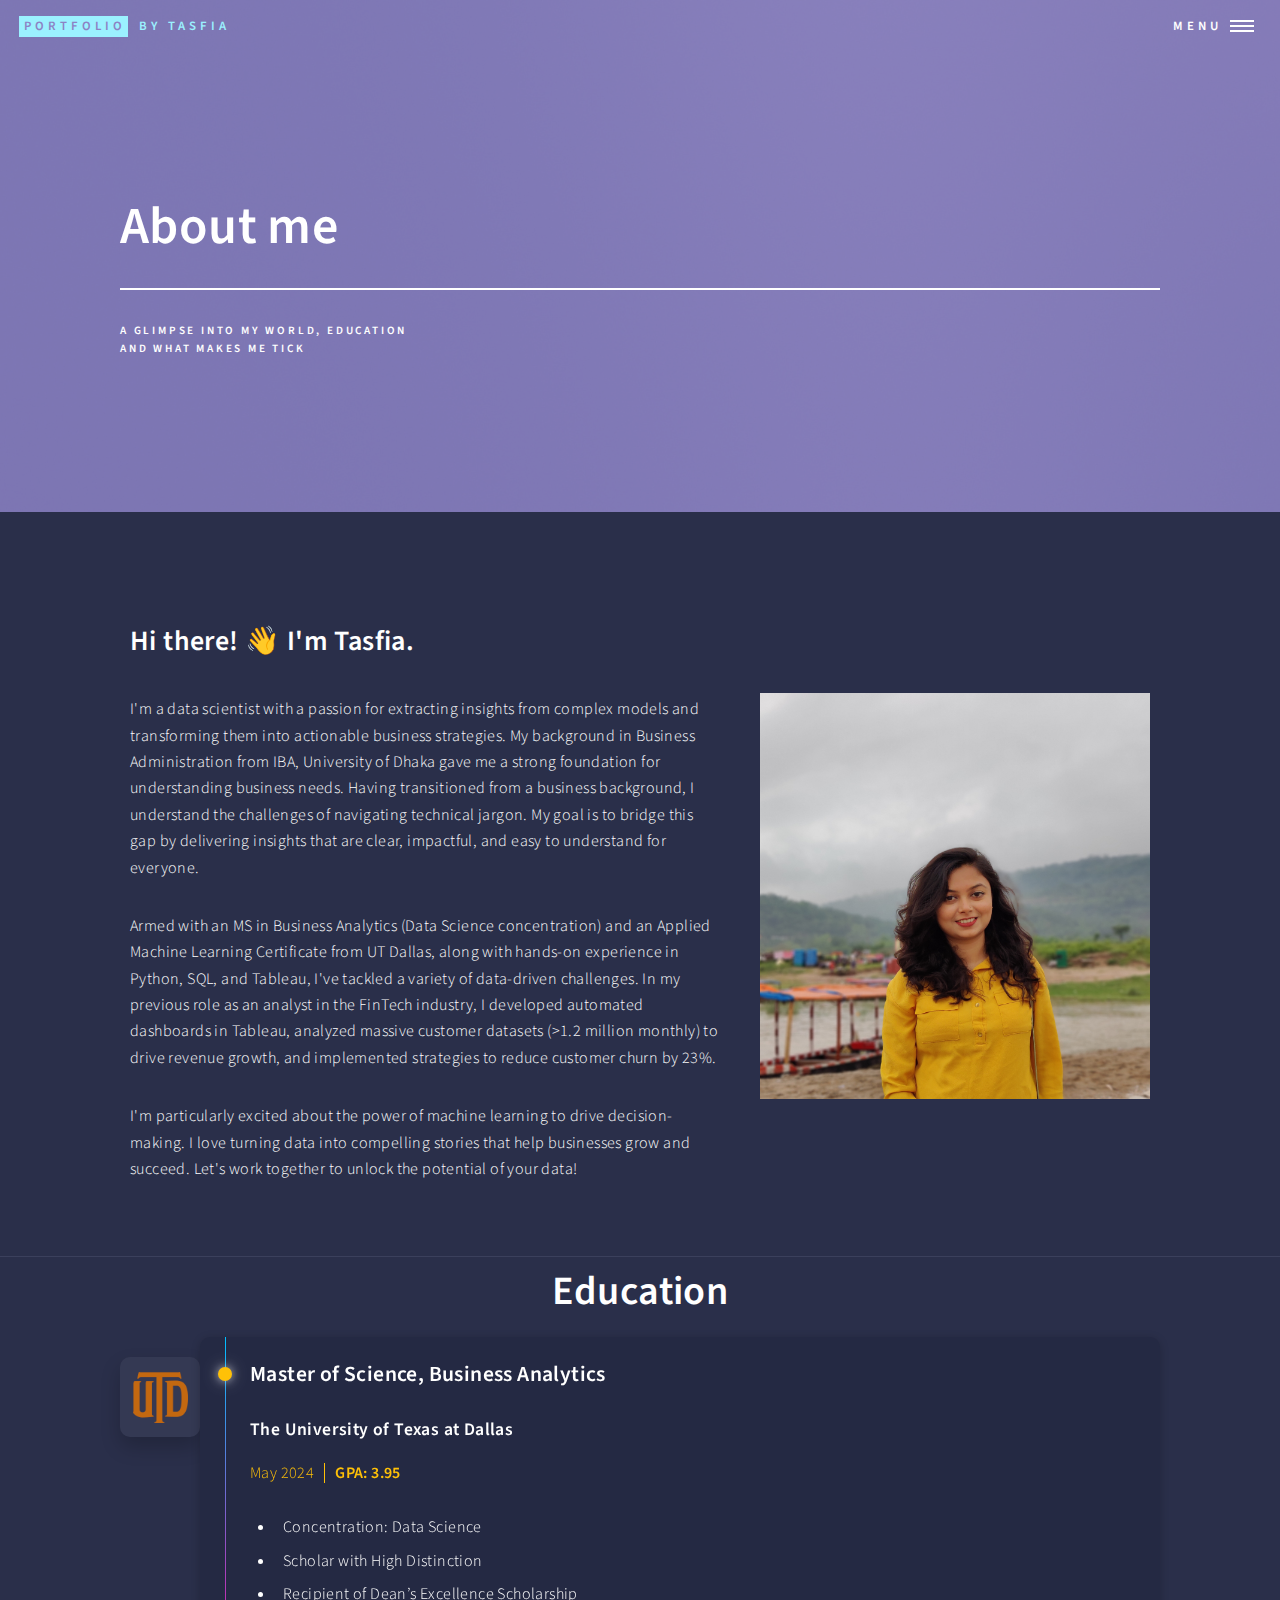
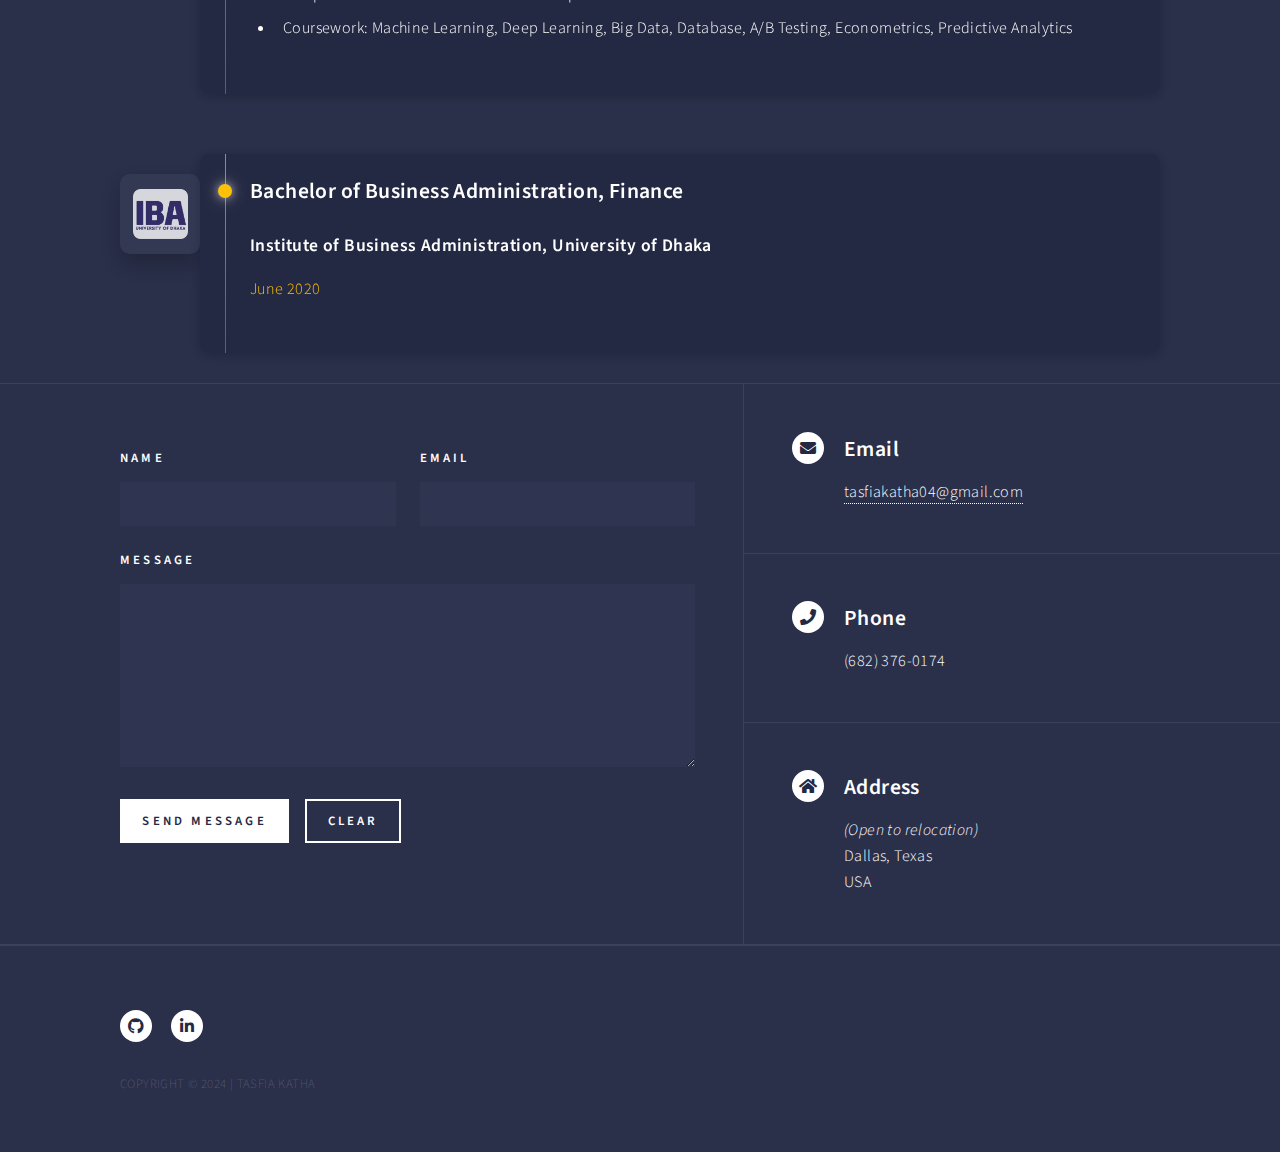
==== commit bf4ec15f: "Mobile responsive" ====
--- a/aboutme.html
+++ b/aboutme.html
@@ -1,243 +1,243 @@
-<!DOCTYPE HTML>
-<!--
-	Forty by HTML5 UP
-	html5up.net | @ajlkn
-	Free for personal and commercial use under the CCA 3.0 license (html5up.net/license)
--->
-<html>
-	<head>
-		<title>About me</title>
-		<meta charset="utf-8" />
-		<meta name="viewport" content="width=device-width, initial-scale=1, user-scalable=no" />
-		<link rel="stylesheet" href="assets/css/main.css" />
-		<link rel="stylesheet" href="exp.css" />
-		<noscript><link rel="stylesheet" href="assets/css/noscript.css" /></noscript>
-	</head>
-	<body class="is-preload">
-
-		<!-- Wrapper -->
-			<div id="wrapper">
-
-				<!-- Header -->
-				<!-- Note: The "styleN" class below should match that of the banner element. -->
-					<header id="header" class="alt style2">
-						<a href="index.html" class="logo"><strong>Portfolio</strong> <span>by Tasfia</span></a>
-						<nav>
-							<a href="#menu">Menu</a>
-						</nav>
-					</header>
-
-				<!-- Menu -->
-					<nav id="menu">
-						<ul class="links">
-							<li><a href="index.html">Home</a></li>
-							<li><a href="aboutme.html">About me</a></li>
-							<li><a href="experience.html">Experience</a></li>
-							<li><a href="projects.html">Projects</a></li>
-							<li><a href="certifications.html">Certifications</a></li>
-							<li><a href="skills.html">Skills</a></li>
-							<li><a href="resume.html">Resume</a></li>
-						</ul>
-						
-					</nav>
-
-				<!-- Banner -->
-				<!-- Note: The "styleN" class below should match that of the header element. -->
-					<section id="banner" class="style2">
-						<div class="inner">
-							<span class="image">
-								<img src="images/pic07.jpg" alt="" />
-							</span>
-							<header class="major">
-								<h1>About me</h1>
-							</header>
-							<div class="content">
-								<p>A glimpse into my world, education<br />
-									and what makes me tick</p>
-							</div>
-						</div>
-					</section>
-
-				<!-- Main -->
-					<div id="main">
-
-						
-						
-						<!-- One -->
-						<section id="one">
-							<div class="inner" style="display: flex; align-items: center; justify-content: space-between;">
-								<div style="flex: 1;">
-									<p><h2>Hi there! 👋 I'm Tasfia.</h2></p>
-									<p>I'm a data scientist with a passion for extracting insights from complex models and transforming them into actionable business strategies. 
-										My background in Business Administration from IBA, University of Dhaka gave me a strong foundation for understanding business needs. Having transitioned from a business background, I understand the challenges of navigating technical jargon. My goal is to bridge this gap by delivering insights that are clear, impactful, and easy to understand for everyone.
-									</p>
-									<p>Armed with an MS in Business Analytics (Data Science concentration) and an Applied Machine Learning Certificate from UT Dallas, along with hands-on experience in Python, SQL, and Tableau, I've tackled a variety of data-driven challenges. In my previous role as an analyst in the FinTech industry, I developed automated dashboards in Tableau, analyzed massive customer datasets (>1.2 million monthly) to drive revenue growth, and implemented strategies to reduce customer churn by 23%.</p>
-									<p>I'm particularly excited about the power of machine learning to drive decision-making. I love turning data into compelling stories that help businesses grow and succeed. Let's work together to unlock the potential of your data!</p>
-								</div>
-								<div style="flex: 0 0 410px; margin-left: 20px;">
-									<img src="images/IMG_20220719_113823.jpg" alt="Tasfia's photo" style="width: 100%; height: auto;">
-								</div>
-							</div>
-						</section>
-						
-                        <!-- Two -->
-						<!-- Main -->
-						<div id="main">
-							<div style="display: flex; justify-content: center; align-items: center; height: 50px;"> <!-- Centering container -->
-								<h1 style="text-align: center;margin: 0; margin-top: 20px;">Education</h1>
-							</div>
-
-							<section id="experience" class="experience-section">
-								
-								<div class="experience-container">
-									<div class="tile">
-										<div class="content">
-											<div class="contentBx">
-												<img src="images/utdexp.png" alt="utd" style="width: 60px; height: 60px; object-fit: contain;">
-											</div>
-										</div>
-									</div>
-									
-									<div class="timeline-list">
-										<div class="timeline-item">
-											<div class="timeline-item-title">
-												
-												<h3>Master of Science, Business Analytics </h3>
-												<h4>The University of Texas at Dallas</h4>
-												
-												
-												<li>
-													<div style="display: flex; align-items: center;">
-														<span  style="color: #ffc107; margin-right: 10px;">May 2024</span>
-														<span  style="width: 1px; height: 20px; background-color: #ffc107; margin: 10 10px; margin-right:10px !important;"></span>
-														<strong  style="color: #ffc107;">GPA: 3.95</strong>
-													</div>
-												</li>
-												
-												
-												
-											</div>
-											
-											<ul class="timeline-text-ul" style="margin-top: 30px;">
-												<li>Concentration: Data Science</li>
-												<li>Scholar with High Distinction</li>
-												<li>Recipient of Dean’s Excellence Scholarship</li>
-												<li>Coursework: Machine Learning, Deep Learning, Big Data, Database, A/B Testing, Econometrics, Predictive Analytics</li>
-											</ul>
-										</div>
-									</div>
-								</div>
-							</section>
-				
-							<!-- experience 2 -->
-							<section id="experience" class="experience-section">
-								<div class="experience-container">
-									<div class="tile">
-										<div class="content">
-											<div class="contentBx">
-												<img src="images/iba.png" alt="iba" style="width: 60px; height: 60px; object-fit: contain;">
-											</div>
-										</div>
-									</div>
-									<div class="timeline-list">
-									<div class="timeline-item">
-										<div class="timeline-item-title">
-											<h3>Bachelor of Business Administration, Finance</h3>
-											<h4>Institute of Business Administration, University of Dhaka</h4>
-											<span style="color: #ffc107;">June 2020</span>
-										</div>
-										
-										<ul class="timeline-text-ul">
-											
-										</ul>
-									</div>
-								</div>
-							</div>
-						</section>
-					</div>
-
-						
-											
-										
-
-						
-
-				<!-- Contact -->
-					<section id="contact">
-						<div class="inner">
-							<section>
-								<form method="post" action="https://formspree.io/f/meojbvpg">
-									<div class="fields">
-										<div class="field half">
-											<label for="name">Name</label>
-											<input type="text" name="name" id="name" />
-										</div>
-										<div class="field half">
-											<label for="email">Email</label>
-											<input type="text" name="email" id="email" />
-										</div>
-										<div class="field">
-											<label for="message">Message</label>
-											<textarea name="message" id="message" rows="6"></textarea>
-										</div>
-									</div>
-									<ul class="actions">
-										<li><input type="submit" value="Send Message" class="primary" /></li>
-										<li><input type="reset" value="Clear" /></li>
-									</ul>
-								</form>
-							</section>
-							<section class="split">
-								<section>
-									<div class="contact-method">
-										<span class="icon solid alt fa-envelope"></span>
-										<h3>Email</h3>
-										<a href="mailto:tasfiakatha04@gmail.com">tasfiakatha04@gmail.com</a>
-									</div>
-								</section>
-								<section>
-									<div class="contact-method">
-										<span class="icon solid alt fa-phone"></span>
-										<h3>Phone</h3>
-										<span>(682) 376-0174</span>
-									</div>
-								</section>
-								<section>
-									<div class="contact-method">
-										<span class="icon solid alt fa-home"></span>
-										<h3>Address</h3>
-										<span><em>(Open to relocation)</em><br />
-											Dallas, Texas<br />
-											USA</span>
-									</div>
-								</section>
-							</section>
-						</div>
-					</section>
-
-				<!-- Footer -->
-					<footer id="footer">
-						<div class="inner">
-							<ul class="icons">
-								<li><a href="https://github.com/tasfiakatha" target="_blank" class="icon brands alt fa-github"><span class="label">GitHub</span></a></li>
-								<li><a href="https://www.linkedin.com/in/tasfiakatha/" target="_blank" class="icon brands alt fa-linkedin-in"><span class="label">LinkedIn</span></a></li>
-							</ul>
-							<ul class="copyright">
-								<li>COPYRIGHT &copy; 2024 | TASFIA KATHA</li>
-							</ul>
-						</div>
-					</footer>
-
-			</div>
-
-		<!-- Scripts -->
-			<script src="assets/js/jquery.min.js"></script>
-			<script src="assets/js/jquery.scrolly.min.js"></script>
-			<script src="assets/js/jquery.scrollex.min.js"></script>
-			<script src="assets/js/browser.min.js"></script>
-			<script src="assets/js/breakpoints.min.js"></script>
-			<script src="assets/js/util.js"></script>
-			<script src="assets/js/main.js"></script>
-
-	</body>
+<!DOCTYPE HTML>
+<!--
+	Forty by HTML5 UP
+	html5up.net | @ajlkn
+	Free for personal and commercial use under the CCA 3.0 license (html5up.net/license)
+-->
+<html>
+	<head>
+		<title>About me</title>
+		<meta charset="utf-8" />
+		<meta name="viewport" content="width=device-width, initial-scale=1, user-scalable=no" />
+		<link rel="stylesheet" href="assets/css/main.css" />
+		<link rel="stylesheet" href="exp.css" />
+		<noscript><link rel="stylesheet" href="assets/css/noscript.css" /></noscript>
+	</head>
+	<body class="is-preload">
+
+		<!-- Wrapper -->
+			<div id="wrapper">
+
+				<!-- Header -->
+				<!-- Note: The "styleN" class below should match that of the banner element. -->
+					<header id="header" class="alt style2">
+						<a href="index.html" class="logo"><strong>Portfolio</strong> <span>by Tasfia</span></a>
+						<nav>
+							<a href="#menu">Menu</a>
+						</nav>
+					</header>
+
+				<!-- Menu -->
+					<nav id="menu">
+						<ul class="links">
+							<li><a href="index.html">Home</a></li>
+							<li><a href="aboutme.html">About me</a></li>
+							<li><a href="experience.html">Experience</a></li>
+							<li><a href="projects.html">Projects</a></li>
+							<li><a href="certifications.html">Certifications</a></li>
+							<li><a href="skills.html">Skills</a></li>
+							<li><a href="resume.html">Resume</a></li>
+						</ul>
+						
+					</nav>
+
+				<!-- Banner -->
+				<!-- Note: The "styleN" class below should match that of the header element. -->
+					<section id="banner" class="style2">
+						<div class="inner">
+							<span class="image">
+								<img src="images/pic07.jpg" alt="" />
+							</span>
+							<header class="major">
+								<h1>About me</h1>
+							</header>
+							<div class="content">
+								<p>A glimpse into my world, education<br />
+									and what makes me tick</p>
+							</div>
+						</div>
+					</section>
+
+				<!-- Main -->
+					<div id="main">
+
+						
+						
+						<!-- One -->
+						<section id="one">
+							<div class="inner" style="display: flex; align-items: center; justify-content: space-between;">
+								<div style="flex: 1;">
+									<p><h2>Hi there! 👋 I'm Tasfia.</h2></p>
+									<p>I'm a data scientist with a passion for extracting insights from complex models and transforming them into actionable business strategies. 
+										My background in Business Administration from IBA, University of Dhaka gave me a strong foundation for understanding business needs. Having transitioned from a business background, I understand the challenges of navigating technical jargon. My goal is to bridge this gap by delivering insights that are clear, impactful, and easy to understand for everyone.
+									</p>
+									<p>Armed with an MS in Business Analytics (Data Science concentration) and an Applied Machine Learning Certificate from UT Dallas, along with hands-on experience in Python, SQL, and Tableau, I've tackled a variety of data-driven challenges. In my previous role as an analyst in the FinTech industry, I developed automated dashboards in Tableau, analyzed massive customer datasets (>1.2 million monthly) to drive revenue growth, and implemented strategies to reduce customer churn by 23%.</p>
+									<p>I'm particularly excited about the power of machine learning to drive decision-making. I love turning data into compelling stories that help businesses grow and succeed. Let's work together to unlock the potential of your data!</p>
+								</div>
+								<div style="flex: 0 0 410px; margin-left: 20px;">
+									<img src="images/IMG_20220719_113823.jpg" alt="Tasfia's photo" style="width: 100%; height: auto;">
+								</div>
+							</div>
+						</section>
+						
+                        <!-- Two -->
+						<!-- Main -->
+						<div id="main">
+							<div style="display: flex; justify-content: center; align-items: center; height: 50px;"> <!-- Centering container -->
+								<h1 style="text-align: center;margin: 0; margin-top: 20px;">Education</h1>
+							</div>
+
+							<section id="experience" class="experience-section">
+								
+								<div class="experience-container">
+									<div class="tile">
+										<div class="content">
+											<div class="contentBx">
+												<img src="images/utdexp.png" alt="utd" style="width: 55px; height: 55px; object-fit: contain;">
+											</div>
+										</div>
+									</div>
+									
+									<div class="timeline-list">
+										<div class="timeline-item">
+											<div class="timeline-item-title">
+												
+												<h3>Master of Science, Business Analytics </h3>
+												<h4>The University of Texas at Dallas</h4>
+												
+												
+												<li>
+													<div style="display: flex; align-items: center;">
+														<span  style="color: #ffc107; margin-right: 10px;">May 2024</span>
+														<span  style="width: 1px; height: 20px; background-color: #ffc107; margin: 10 10px; margin-right:10px !important;"></span>
+														<strong  style="color: #ffc107;">GPA: 3.95</strong>
+													</div>
+												</li>
+												
+												
+												
+											</div>
+											
+											<ul class="timeline-text-ul" style="margin-top: 30px;">
+												<li>Concentration: Data Science</li>
+												<li>Scholar with High Distinction</li>
+												<li>Recipient of Dean’s Excellence Scholarship</li>
+												<li>Coursework: Machine Learning, Deep Learning, Big Data, Database, A/B Testing, Econometrics, Predictive Analytics</li>
+											</ul>
+										</div>
+									</div>
+								</div>
+							</section>
+				
+							<!-- experience 2 -->
+							<section id="experience" class="experience-section">
+								<div class="experience-container">
+									<div class="tile">
+										<div class="content">
+											<div class="contentBx">
+												<img src="images/iba.png" alt="iba" style="width: 55px; height: 55px; object-fit: contain;">
+											</div>
+										</div>
+									</div>
+									<div class="timeline-list">
+									<div class="timeline-item">
+										<div class="timeline-item-title">
+											<h3>Bachelor of Business Administration, Finance</h3>
+											<h4>Institute of Business Administration, University of Dhaka</h4>
+											<span style="color: #ffc107;">June 2020</span>
+										</div>
+										
+										<ul class="timeline-text-ul">
+											
+										</ul>
+									</div>
+								</div>
+							</div>
+						</section>
+					</div>
+
+						
+											
+										
+
+						
+
+				<!-- Contact -->
+					<section id="contact">
+						<div class="inner">
+							<section>
+								<form method="post" action="https://formspree.io/f/meojbvpg">
+									<div class="fields">
+										<div class="field half">
+											<label for="name">Name</label>
+											<input type="text" name="name" id="name" />
+										</div>
+										<div class="field half">
+											<label for="email">Email</label>
+											<input type="text" name="email" id="email" />
+										</div>
+										<div class="field">
+											<label for="message">Message</label>
+											<textarea name="message" id="message" rows="6"></textarea>
+										</div>
+									</div>
+									<ul class="actions">
+										<li><input type="submit" value="Send Message" class="primary" /></li>
+										<li><input type="reset" value="Clear" /></li>
+									</ul>
+								</form>
+							</section>
+							<section class="split">
+								<section>
+									<div class="contact-method">
+										<span class="icon solid alt fa-envelope"></span>
+										<h3>Email</h3>
+										<a href="mailto:tasfiakatha04@gmail.com">tasfiakatha04@gmail.com</a>
+									</div>
+								</section>
+								<section>
+									<div class="contact-method">
+										<span class="icon solid alt fa-phone"></span>
+										<h3>Phone</h3>
+										<span>(682) 376-0174</span>
+									</div>
+								</section>
+								<section>
+									<div class="contact-method">
+										<span class="icon solid alt fa-home"></span>
+										<h3>Address</h3>
+										<span><em>(Open to relocation)</em><br />
+											Dallas, Texas<br />
+											USA</span>
+									</div>
+								</section>
+							</section>
+						</div>
+					</section>
+
+				<!-- Footer -->
+					<footer id="footer">
+						<div class="inner">
+							<ul class="icons">
+								<li><a href="https://github.com/tasfiakatha" target="_blank" class="icon brands alt fa-github"><span class="label">GitHub</span></a></li>
+								<li><a href="https://www.linkedin.com/in/tasfiakatha/" target="_blank" class="icon brands alt fa-linkedin-in"><span class="label">LinkedIn</span></a></li>
+							</ul>
+							<ul class="copyright">
+								<li>COPYRIGHT &copy; 2024 | TASFIA KATHA</li>
+							</ul>
+						</div>
+					</footer>
+
+			</div>
+
+		<!-- Scripts -->
+			<script src="assets/js/jquery.min.js"></script>
+			<script src="assets/js/jquery.scrolly.min.js"></script>
+			<script src="assets/js/jquery.scrollex.min.js"></script>
+			<script src="assets/js/browser.min.js"></script>
+			<script src="assets/js/breakpoints.min.js"></script>
+			<script src="assets/js/util.js"></script>
+			<script src="assets/js/main.js"></script>
+
+	</body>
 </html>--- a/exp.css
+++ b/exp.css
@@ -1,187 +1,280 @@
-/* General styles */
-.timeline {
-  position: relative;
-  padding: 20px 0;
-  margin-bottom: 0px;
-}
-
-/* Center the timeline and adjust list styling */
-.timeline-list {
-  list-style: none;
-  padding: 0;
-  margin: 0;
-  position: relative;
-  color: var(--light-gray); /* Consistent text color */
-  flex-basis: 80%;
-}
-
-/* Timeline item container centered with margin */
-.timeline-item {
-  position: relative;
-  margin: 10px auto; /* Centers the timeline item */
-  width: 800px;
-  padding-left: 50px; /* More space between timeline and text */
-  padding-right: 40px;
-  padding-top: 20px;
-  padding-bottom: 20px;
-  background-color: #242943; /* Dark background for contrast */
-  border-radius: 10px; /* Rounded corners for a softer look */
-  transition: background-color 0.3s, box-shadow 0.3s;
-  box-shadow: 0 2px 10px rgba(0, 0, 0, 0.2); /* Subtle shadow */
-}
-.timeline-item + .timeline-item {
-  margin-top: 0 !important; /* No margin between timeline items */
-  margin-bottom: 0 !important;
-}
-
-/* Title and subtitle styles for the timeline item */
-.timeline-item-title {
-  font-size: var(--fs-5); /* Slightly larger text for titles */
-  line-height: 1.5; /* Improved line spacing */
-  margin-bottom: 10px;
-  color: var(--text-white); /* Bright title text color */
-}
-
-/* Date style inside timeline item */
-.timeline-item .date {
-  color: var(--light-gray);
-  font-weight: var(--fw-300);
-  font-size: var(--fs-6);
-  margin-bottom: 8px; /* More space between date and content */
-}
-
-/* Text list inside timeline item */
-.timeline-text-ul {
-  color: var(--light-gray);
-  list-style-type: disc;
-  padding-left: 25px;
-}
-
-.timeline-text-ul li {
-  font-weight: var(--fw-300);
-  margin-bottom: 8px; /* Increased spacing between list items */
-  line-height: 1.6; /* Better line spacing */
-}
-
-
-/* Sleek vertical line */
-.timeline-item::before {
-  content: "";
-  position: absolute;
-  left: 25px; /* Position of the vertical line */
-  top: 0;
-  bottom: 0;
-  width: 0.5px; /* Slightly thin, precise line */
-  background: linear-gradient(to bottom, #00BFFF, #ff0099); /* Smooth gradient for a tech look */
-  z-index: 0;
-  filter: blur(0.3px); /* Soft blur for a polished effect */
-}
-
-/* Modern and techy circle with gradient and inner glow */
-.timeline-item::after {
-  content: "";
-  position: absolute;
-  left: 18px; /* Adjusted position for circle */
-  top: 30px; /* Circle position */
-  width: 14px; /* Slightly smaller, sharper circle */
-  height: 14px; /* Keeping the circle size proportional */
-  border-radius: 50%; /* Keeps the circle shape */
-  background: #ffc107; /* Gradient matching your extra circles */
-    z-index: 1;
-    box-shadow: 0 0 10px rgba(255, 255, 255, 0.6), 0 0 20px rgba(255, 255, 255, 0.3);
-}
-
-
-/* Hover effect for timeline items */
-.timeline-item:hover {
-  background-color: rgba(255, 255, 255, 0.1);
-  box-shadow: 0 4px 15px rgba(0, 0, 0, 0.3); /* Stronger shadow on hover */
-}
-
-/* Hover effect for circles */
-.timeline-item:hover::after {
-  background-color: #FFFFFF; /* Change circle color on hover */
-  box-shadow: 0 0 10px rgba(255, 193, 7, 0.7); /* Bright glow on hover */
-}
-
-.timeline-item-logo {
-  position: absolute; /* Positioning relative to the timeline item */
-  left: -65px; /* Adjust as needed to align with your design */
-  top: 10px; /* Adjust to align with the title */
-  width: 40px; /* Set width of logo */
-  height: 40px; /* Maintain aspect ratio */
-}
-
-.timeline-item-logo img {
-  max-width: 30px; /* Ensure the image scales properly */
-  height: 30px; /* Maintain aspect ratio */
-}
-
-.tile {
-  position: relative;
-  width: 80px; /* You can adjust this if you want */
-  height: 80px; /* You can adjust this if you want */
-  background: rgba(255, 255, 255, 0.05);
-  box-shadow: 0 10px 20px rgba(0, 0, 0, 0.2);
-  border-radius: 10px;
-  display: flex;
-  justify-content: center;
-  align-items: center;
-  backdrop-filter: blur(8px);
-  flex-basis: 20%;
-  padding-right: 20px;
-  align-self: flex-start;
-  margin-top: 30px;
-}
-
-.tile .content {
-  position: relative;
-  display: flex;
-  justify-content: center;
-  align-items: center;
-  flex-direction: column;
-  opacity: 0.8;
-  transition: 0.5s;
-  padding-left: 20px;
-}
-
-.tile .content .contentBx {
-  display: flex;
-  flex-direction: column; /* Stack image and text vertically */
-  align-items: center; /* Center align content */
-  text-align: center; /* Center text */
-}
-
-.tile:hover .content {
-  opacity: 1;
-  transform: translateY(-10px);
-}
-
-.tile .content .contentBx h3 {
-  color: #fff;
-  text-transform: uppercase;
-  letter-spacing: 1px;
-  font-weight: 500;
-  font-size: 14px;
-  text-align: center;
-  margin-top: 10px;
-  line-height: 1.1em;
-}
-.experience-section {
-  display: flex;
-  justify-content: center; /* To center the content horizontally */
-  align-items: flex-start; /* To align both items at the top */
-  padding: 20px;
-  border: none !important;
-  margin-bottom: 0px !important;
-  margin-top: 0px !important;
-}
-
-.experience-container {
-  display: flex;
-  flex-direction: row;
-  align-items: flex-start;
-  border: none !important;
-  margin-bottom: 0 !important;
-  margin-top: 0px !important;
-}
+/* General styles */
+.timeline {
+  position: relative;
+  padding: 20px 0;
+  margin-bottom: 0px;
+}
+
+/* Center the timeline and adjust list styling */
+.timeline-list {
+  list-style: none;
+  padding: 0;
+  margin: 0;
+  position: relative;
+  color: var(--light-gray); /* Consistent text color */
+  flex-basis: 80%;
+}
+
+/* Timeline item container centered with margin */
+.timeline-item {
+  position: relative;
+  margin: 10px auto; /* Centers the timeline item */
+  width: 75vw; /* Default width */
+  padding-left: 50px; /* Initial left padding */
+  padding-right: 40px;
+  padding-top: 20px;
+  padding-bottom: 20px;
+  background-color: #242943; /* Dark background for contrast */
+  border-radius: 10px; /* Rounded corners for a softer look */
+  transition: background-color 0.3s, box-shadow 0.3s;
+  box-shadow: 0 2px 10px rgba(0, 0, 0, 0.2); /* Subtle shadow */
+}
+.timeline-item + .timeline-item {
+  margin-top: 0 !important; /* No margin between timeline items */
+  margin-bottom: 0 !important;
+}
+
+/* Title and subtitle styles for the timeline item */
+.timeline-item-title {
+  font-size: var(--fs-5); /* Slightly larger text for titles */
+  line-height: 1.5; /* Improved line spacing */
+  margin-bottom: 10px;
+  color: var(--text-white); /* Bright title text color */
+}
+
+/* Date style inside timeline item */
+.timeline-item .date {
+  color: var(--light-gray);
+  font-weight: var(--fw-300);
+  font-size: var(--fs-6);
+  margin-bottom: 8px; /* More space between date and content */
+}
+
+/* Text list inside timeline item */
+.timeline-text-ul {
+  color: var(--light-gray);
+  list-style-type: disc;
+  padding-left: 25px;
+}
+
+.timeline-text-ul li {
+  font-weight: var(--fw-300);
+  margin-bottom: 8px; /* Increased spacing between list items */
+  line-height: 1.6; /* Better line spacing */
+}
+
+/* Sleek vertical line */
+.timeline-item::before {
+  content: "";
+  position: absolute;
+  left: 25px; /* Position of the vertical line */
+  top: 0;
+  bottom: 0;
+  width: 0.5px; /* Slightly thin, precise line */
+  background: linear-gradient(to bottom, #00BFFF, #ff0099); /* Smooth gradient for a tech look */
+  z-index: 0;
+  filter: blur(0.3px); /* Soft blur for a polished effect */
+}
+
+/* Modern and techy circle with gradient and inner glow */
+.timeline-item::after {
+  content: "";
+  position: absolute;
+  left: 18px; /* Adjusted position for circle */
+  top: 30px; /* Circle position */
+  width: 14px; /* Slightly smaller, sharper circle */
+  height: 14px; /* Keeping the circle size proportional */
+  border-radius: 50%; /* Keeps the circle shape */
+  background: #ffc107; /* Gradient matching your extra circles */
+  z-index: 1;
+  box-shadow: 0 0 10px rgba(255, 255, 255, 0.6), 0 0 20px rgba(255, 255, 255, 0.3);
+}
+
+/* Hover effect for timeline items */
+.timeline-item:hover {
+  background-color: rgba(255, 255, 255, 0.1);
+  box-shadow: 0 4px 15px rgba(0, 0, 0, 0.3); /* Stronger shadow on hover */
+}
+
+/* Hover effect for circles */
+.timeline-item:hover::after {
+  background-color: #FFFFFF; /* Change circle color on hover */
+  box-shadow: 0 0 10px rgba(255, 193, 7, 0.7); /* Bright glow on hover */
+}
+
+.timeline-item-logo {
+  flex-shrink: 0; /* Prevent logo from shrinking */
+  width: auto; /* Allow width to be determined by content */
+  max-width: 40px; /* Maintain max width */
+  margin-right: 10px; /* Maintain space */
+}
+
+.timeline-item-logo img {
+  max-width: 100%; /* Ensure it scales properly */
+  height: auto; /* Maintain aspect ratio */
+}
+
+.tile {
+  position: relative;
+  width: 80px; /* Adjust as needed */
+  height: 80px; /* Adjust as needed */
+  background: rgba(255, 255, 255, 0.05);
+  box-shadow: 0 10px 20px rgba(0, 0, 0, 0.2);
+  border-radius: 10px;
+  display: flex;
+  justify-content: center;
+  align-items: center;
+  backdrop-filter: blur(8px);
+  flex-basis: 20%;
+  padding-right: 20px;
+  align-self: flex-start;
+  margin-top: 30px;
+}
+
+.tile .content {
+  position: relative;
+  display: flex;
+  justify-content: center;
+  align-items: center;
+  flex-direction: column;
+  opacity: 0.8;
+  transition: 0.5s;
+  padding-left: 20px;
+}
+
+.tile .content .contentBx {
+  display: flex;
+  flex-direction: column; /* Stack image and text vertically */
+  align-items: center; /* Center align content */
+  text-align: center; /* Center text */
+}
+
+.tile:hover .content {
+  opacity: 1;
+  transform: translateY(-10px);
+}
+
+.tile .content .contentBx h3 {
+  color: #fff;
+  text-transform: uppercase;
+  letter-spacing: 1px;
+  font-weight: 500;
+  font-size: 14px;
+  text-align: center;
+  margin-top: 10px;
+  line-height: 1.1em;
+}
+
+.experience-section {
+  display: flex;
+  justify-content: center; /* To center the content horizontally */
+  align-items: flex-start; /* To align both items at the top */
+  padding: 20px;
+  border: none !important;
+  margin-bottom: 0px !important;
+  margin-top: 0px !important;
+}
+
+.experience-container {
+  display: flex;
+  flex-direction: row;
+  align-items: flex-start;
+  border: none !important;
+  margin-bottom: 0 !important;
+  margin-top: 0px !important;
+}
+
+#one .inner {
+  display: flex;
+  align-items: center;
+  justify-content: space-between;
+  flex-wrap: wrap;
+}
+
+#one div {
+  padding: 10px;
+}
+
+/* Mobile styles */
+@media (max-width: 768px) {
+  #one .inner {
+    flex-direction: column;
+    align-items: flex-start;
+  }
+
+  #one div {
+    width: 100%;
+    margin: 0;
+  }
+
+  #one img {
+    max-width: 100%;
+    height: auto;
+  }
+  
+}
+
+/* Responsive Styles */
+@media (max-width: 1200px) {
+  .timeline-item {
+    width: 90vw; /* Adjust width for medium screens */
+    padding-left: 10%; /* Responsive left padding */
+    padding-right: 20px; /* Keep right padding */
+  }
+}
+
+@media (max-width: 768px) {
+  .timeline-item {
+    width: 75vw; /* Full width on smaller screens */
+    padding-left: 15%; /* Less left padding for smaller screens */
+    padding-right: 20px; /* Keep right padding */
+  }
+  .timeline-item-logo {
+    width: 15%;
+    max-width: 30px;
+  }
+
+  .timeline-item-logo img {
+    width: 100%;
+    max-width: 10px; /* Ensure the image scales properly */
+    height: auto; /* Maintain aspect ratio */
+  }
+  .tile {
+    width: 60px; /* Adjust tile size for smaller screens */
+    height: 60px; /* Adjust tile size for smaller screens */
+  }
+
+  .tile .content .contentBx h3 {
+    font-size: 10px; /* Smaller font size for titles */
+  }
+  
+}
+
+@media (max-width: 480px) {
+  .timeline-item-title {
+    font-size: var(--fs-6); /* Smaller font size for titles */
+  }
+
+  .timeline-item-logo {
+    width: 20%;
+    max-width: 20px;
+  }
+
+  .timeline-item .date {
+    font-size: var(--fs-7); /* Smaller font size for dates */
+  }
+
+  .timeline-text-ul li {
+    font-size: 14px; /* Smaller font size for list items */
+  }
+
+  .tile {
+    width: 50px; /* Further adjust tile size for very small screens */
+    height: 50px; /* Further adjust tile size for very small screens */
+  }
+
+  .tile .content .contentBx h3 {
+    font-size: 10px; /* Smaller font size for titles */
+  }
+}
+
